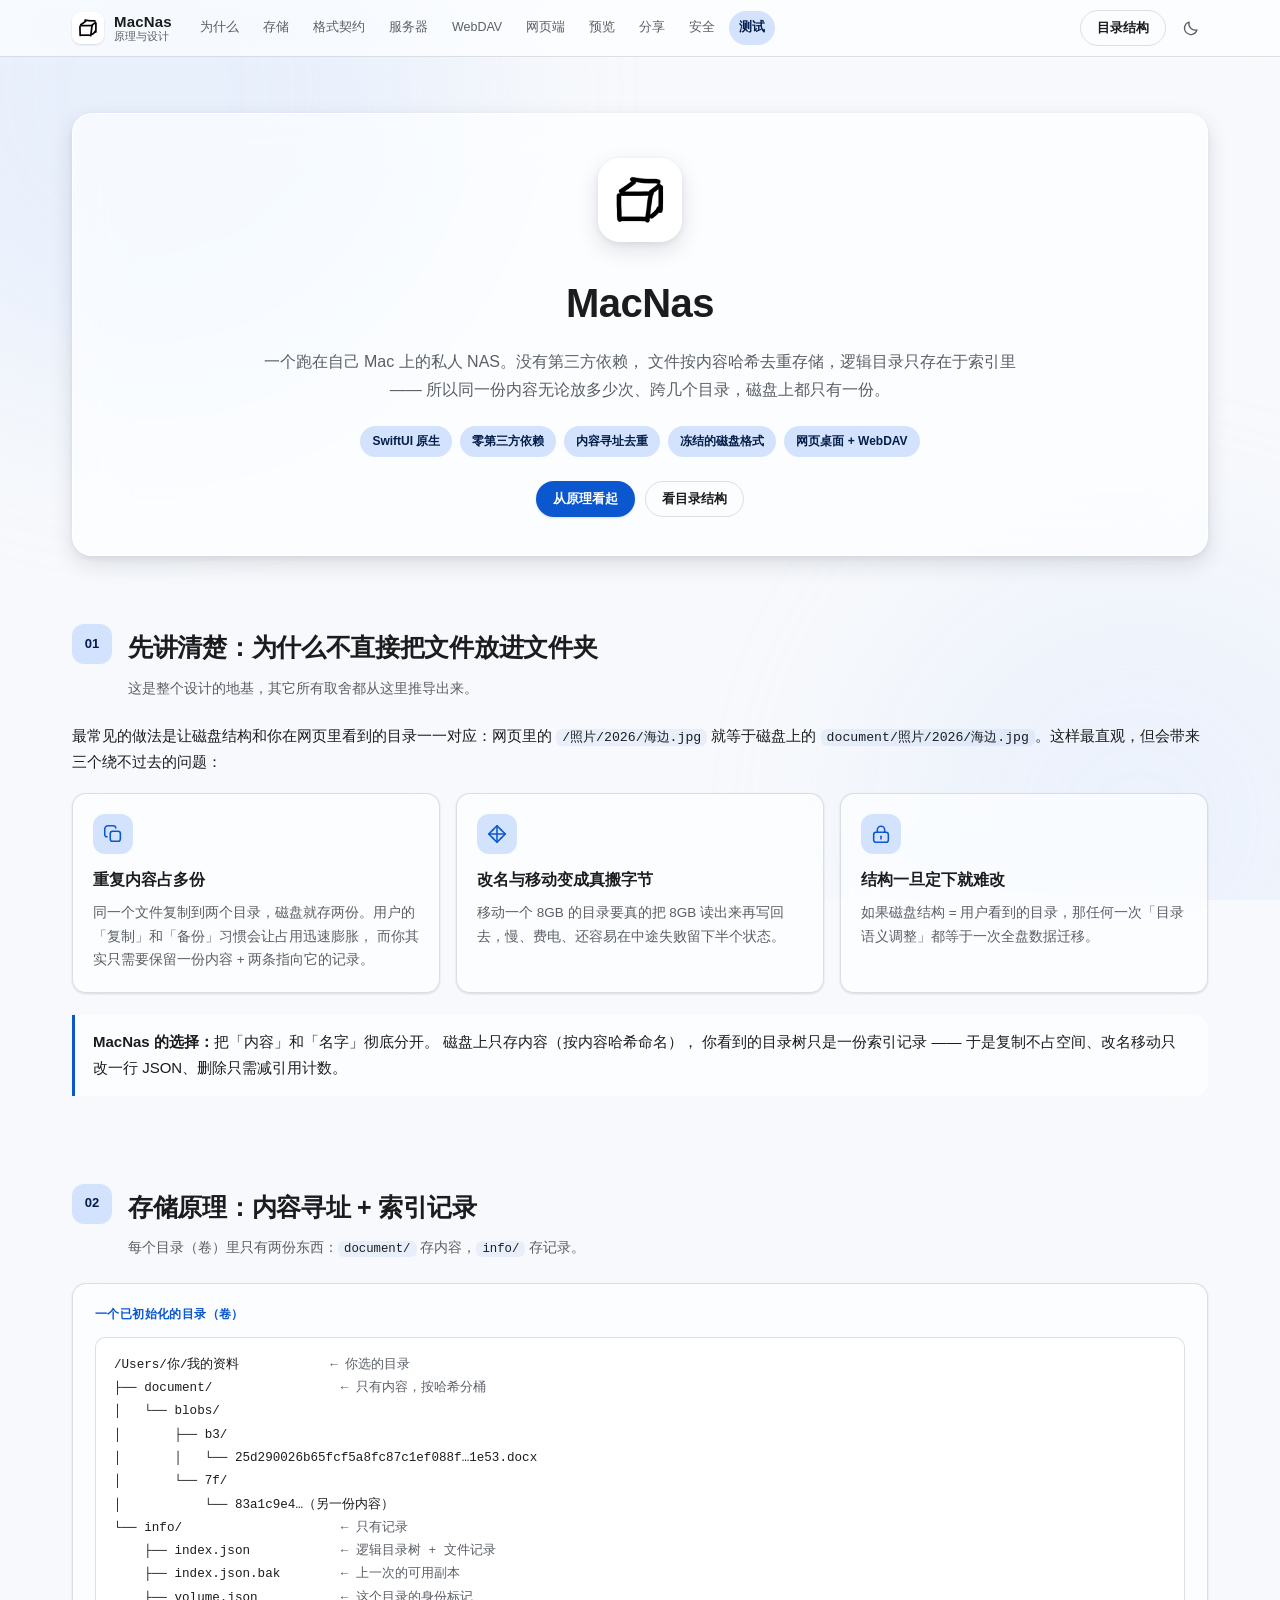
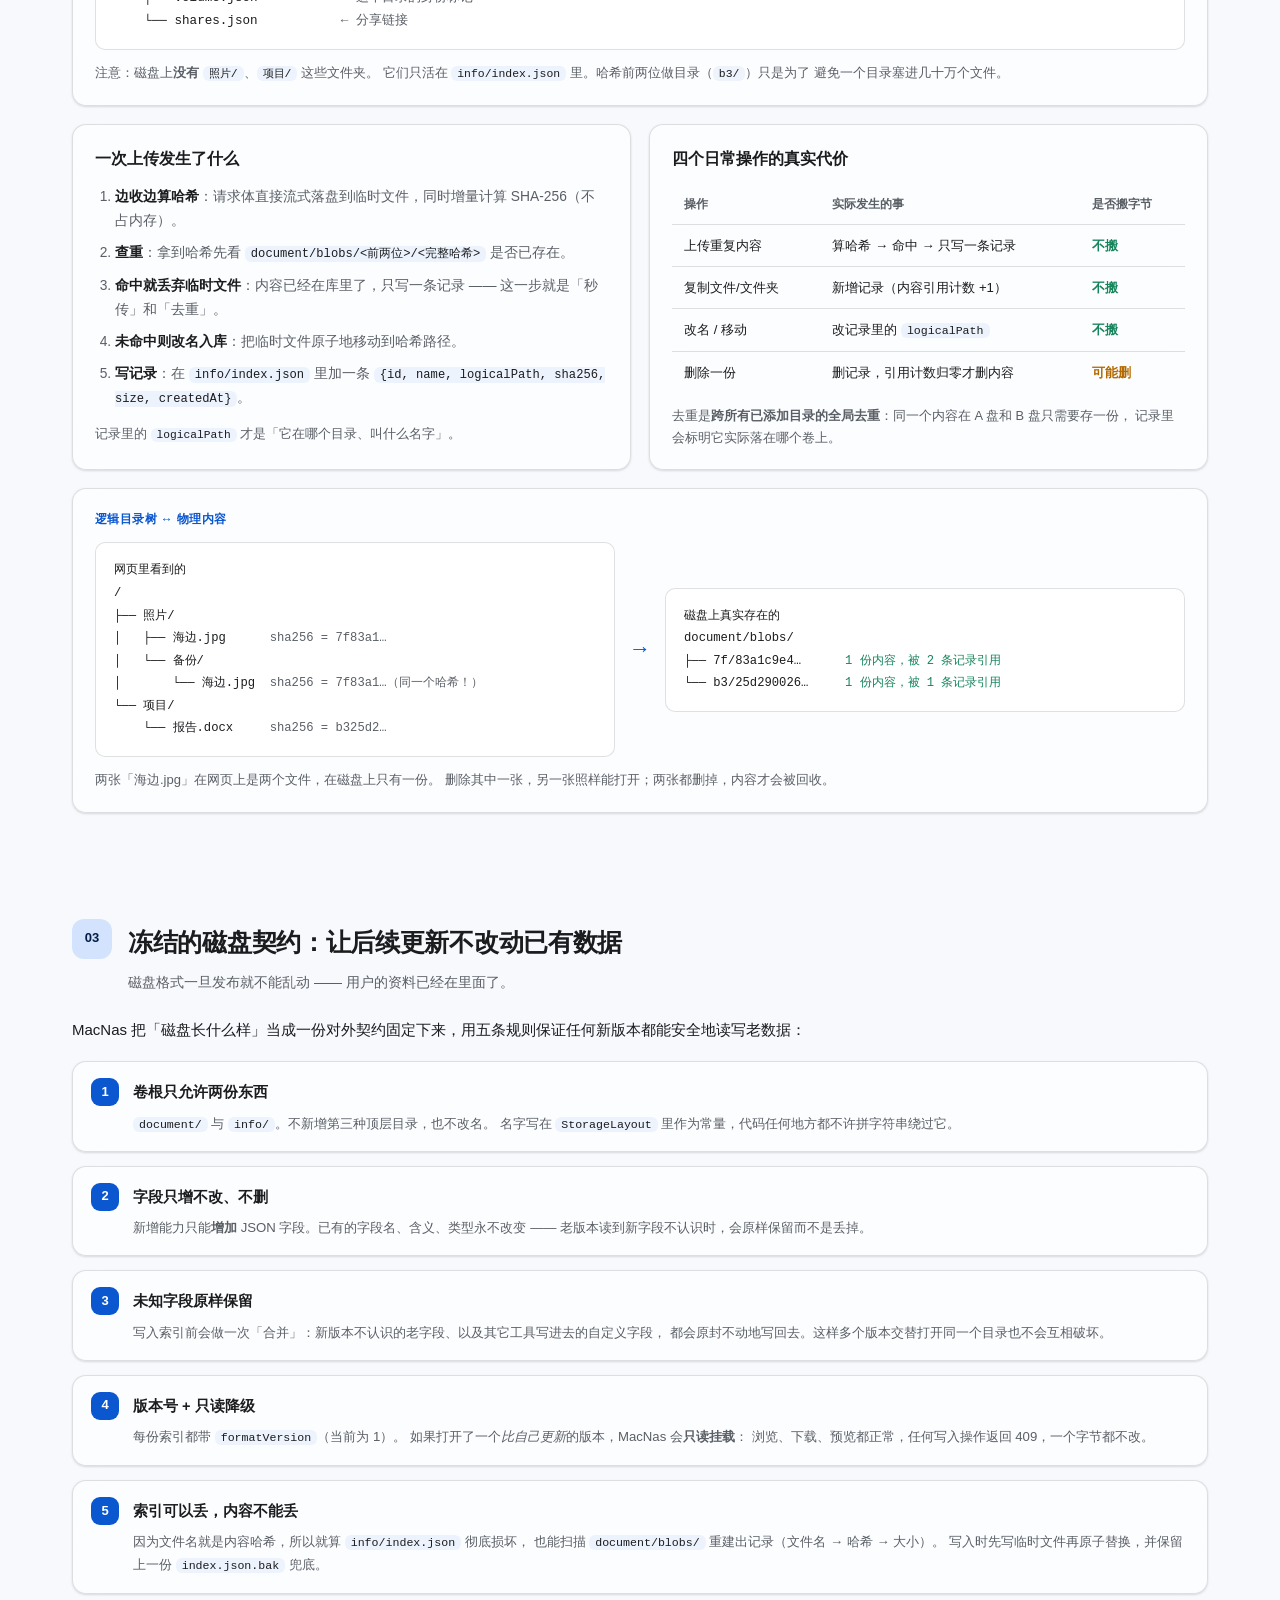
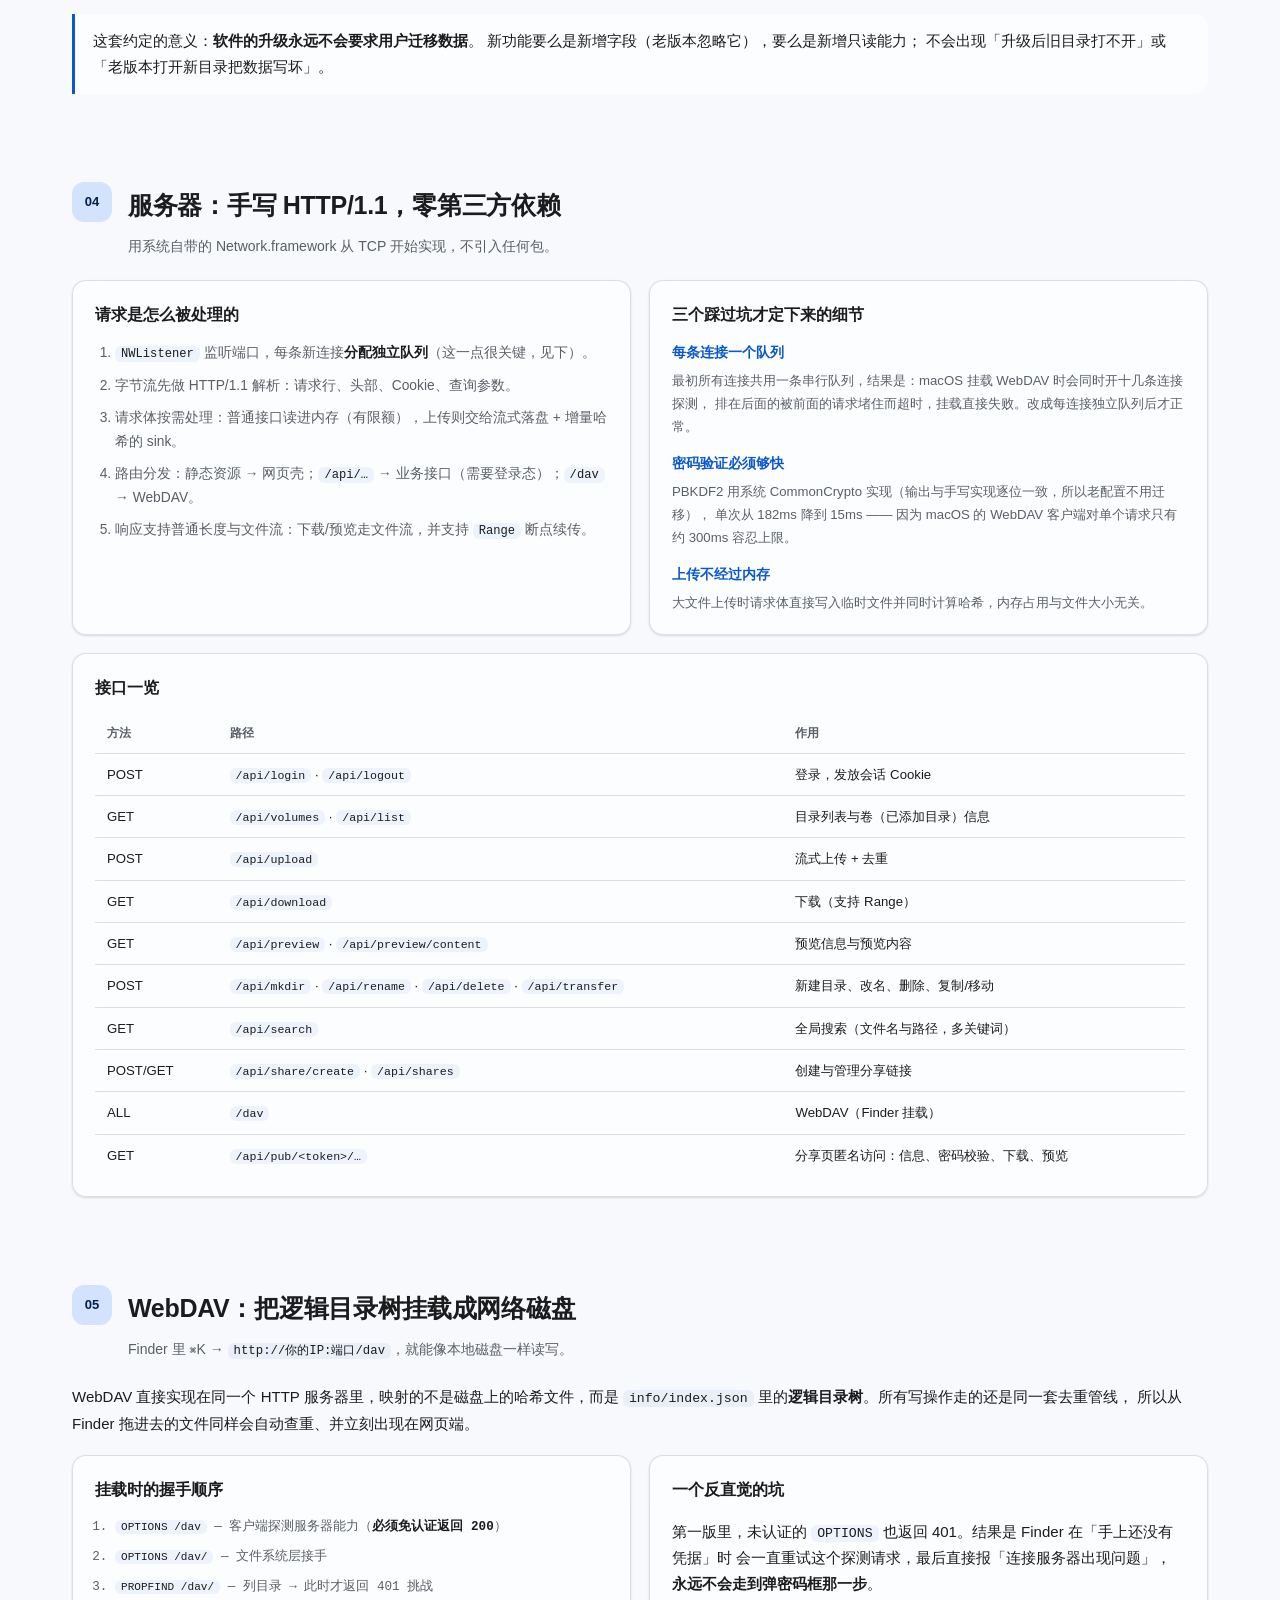
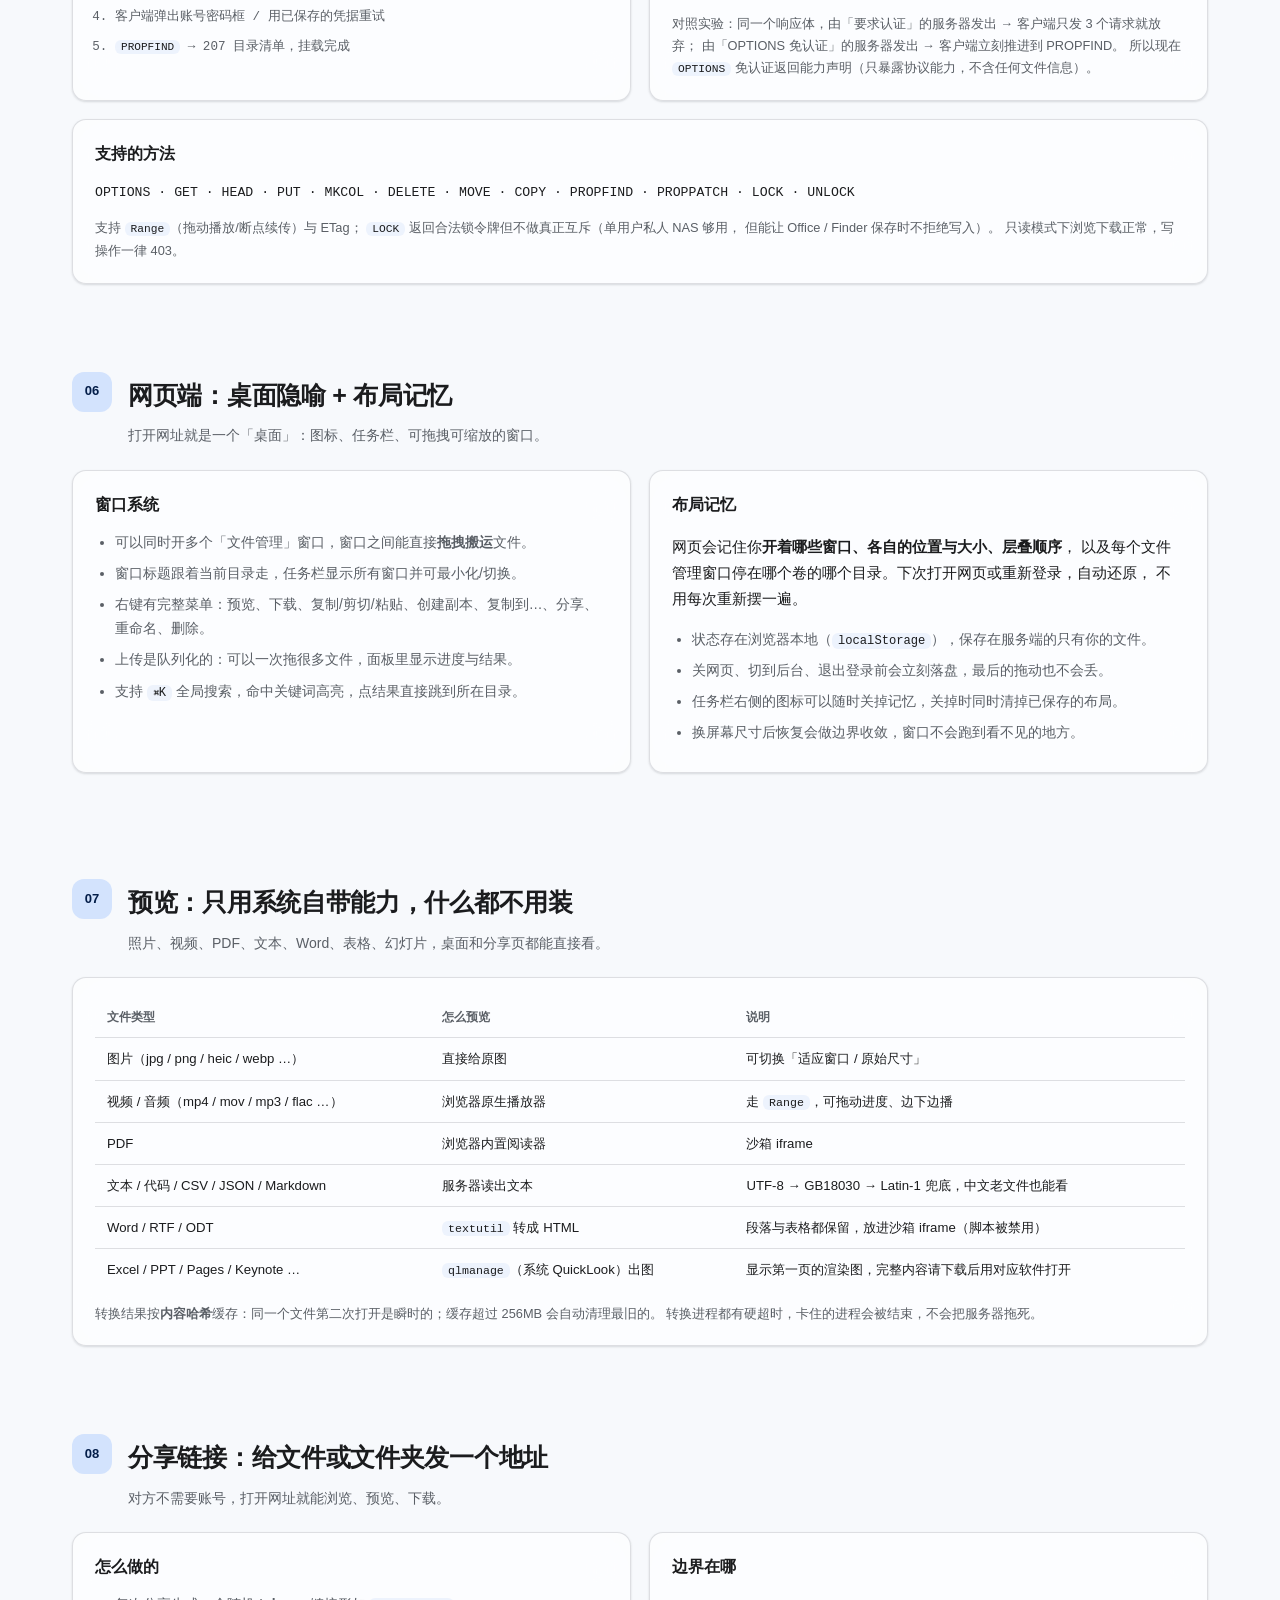
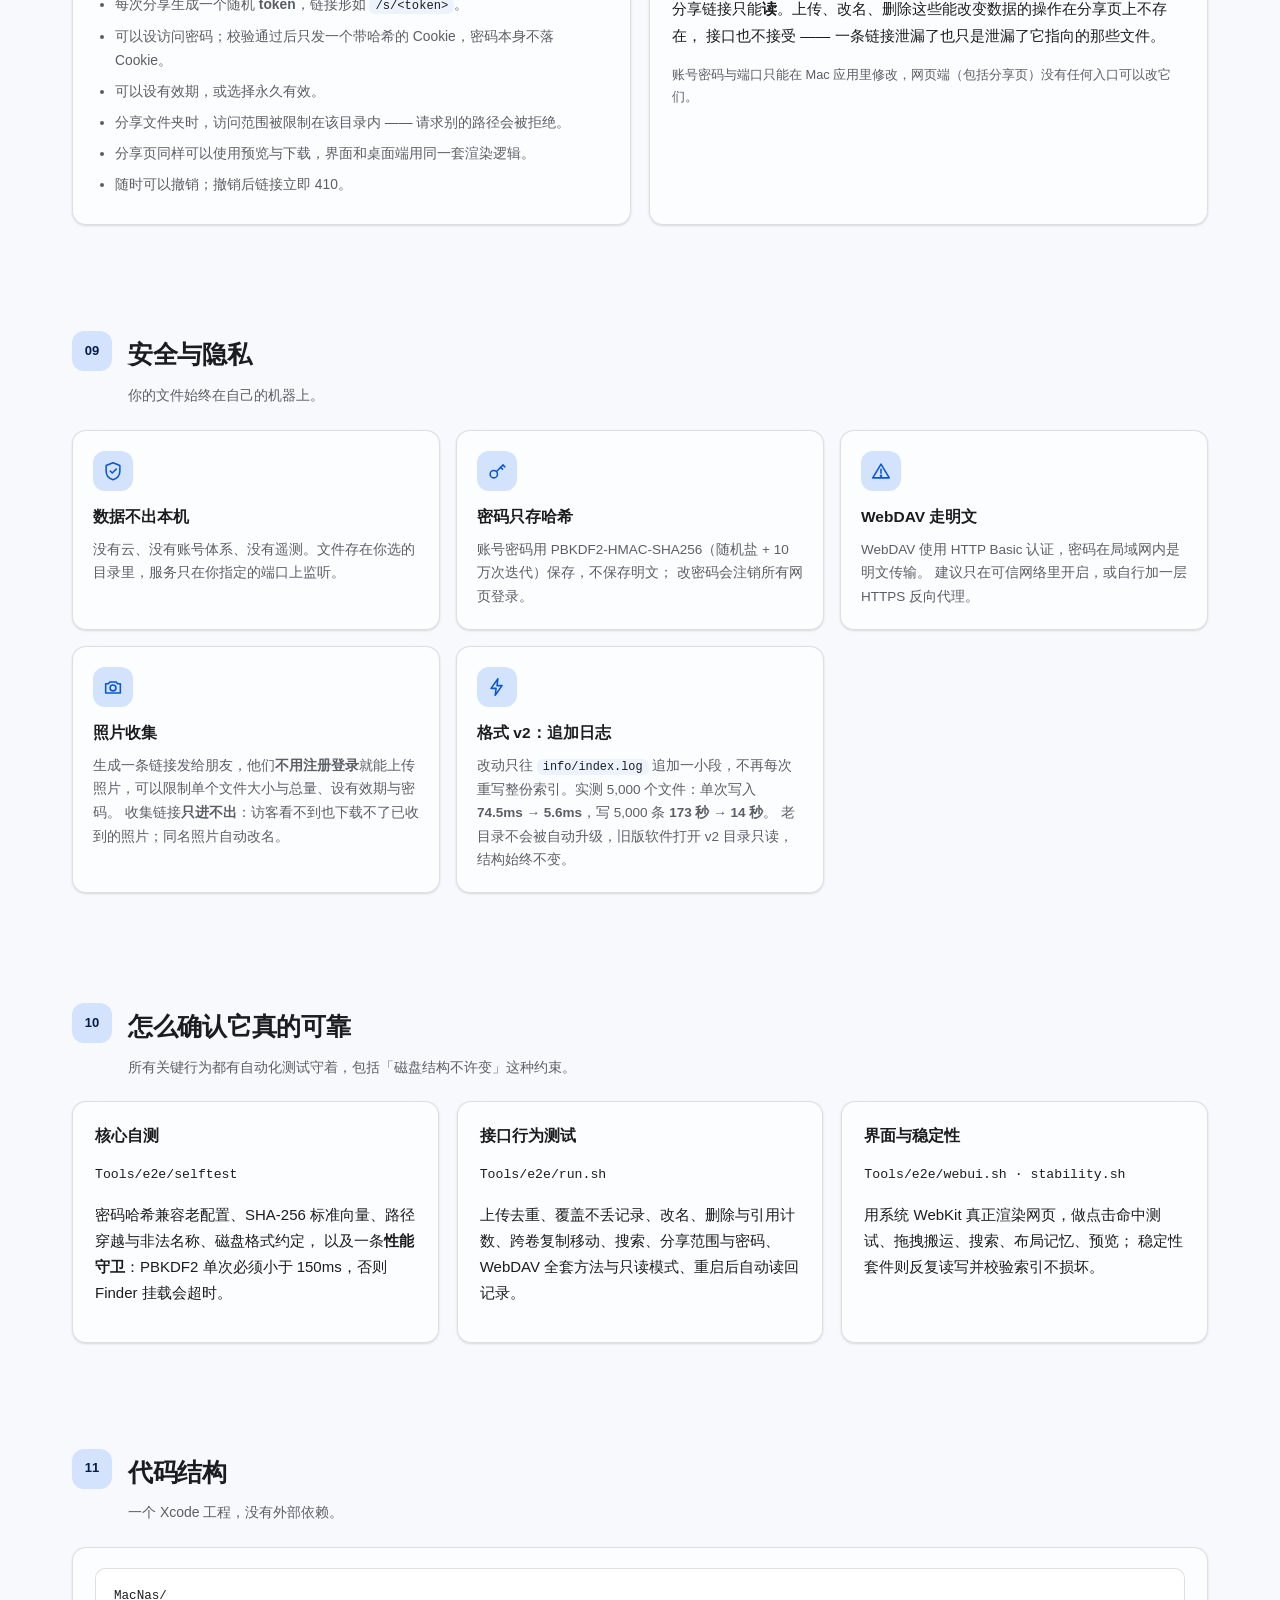
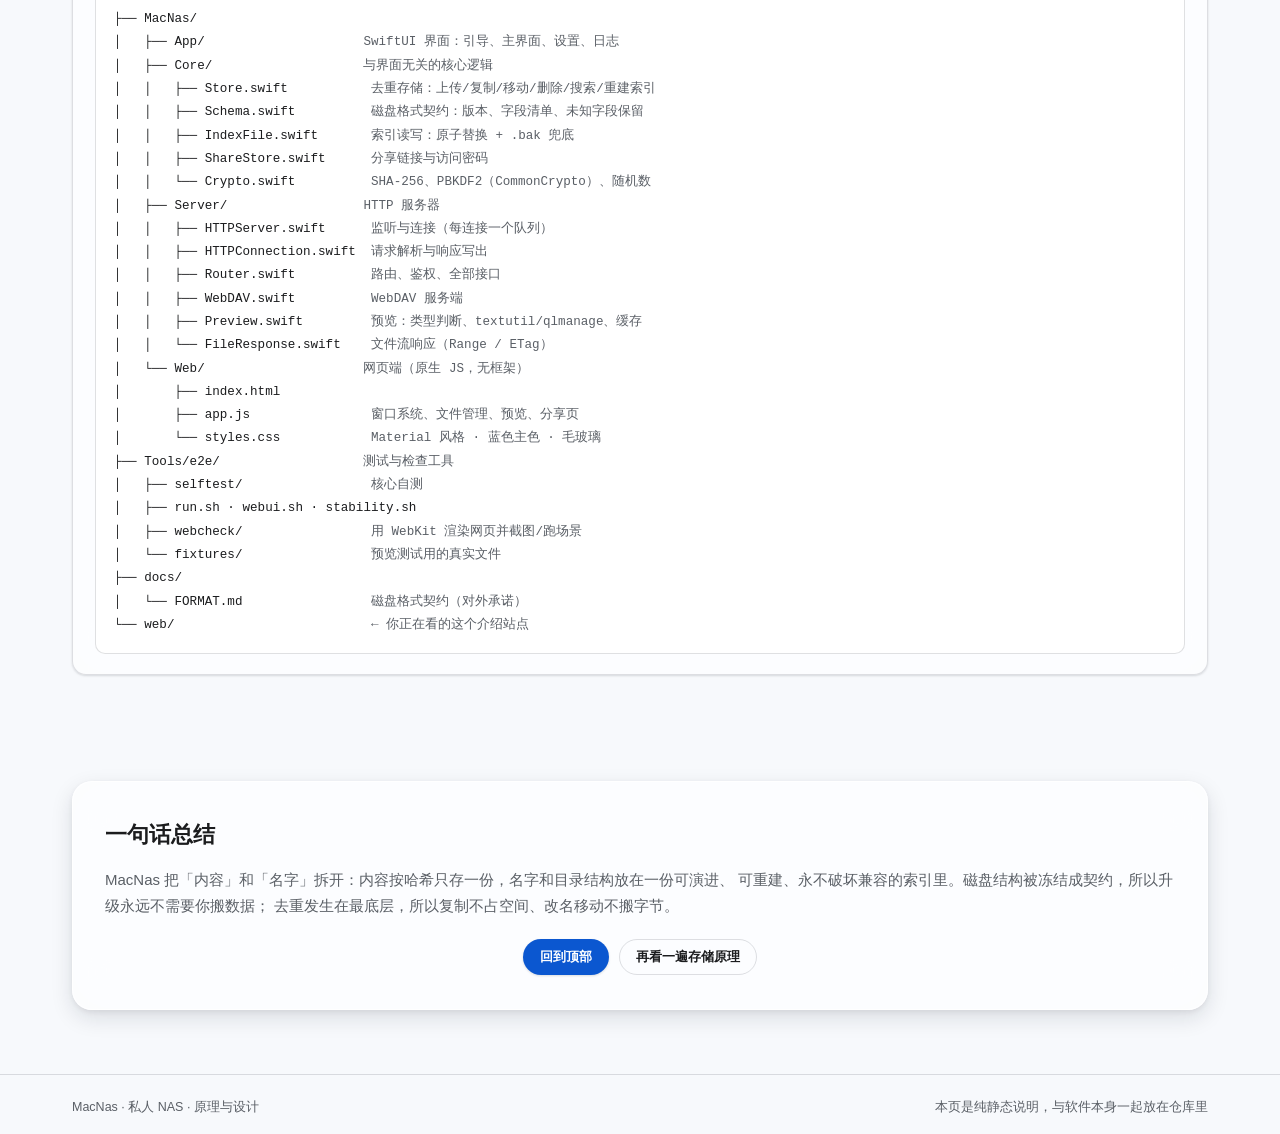
==== web/index.html @ 3009de65 "实现六批功能 + 照片收集，并修复安装、桌面图标与应用列表 存储与格式 - 回收站与文件历史版本（保留天数、还原、彻底删除、版本回滚） - 秒传（浏览器端 SHA-256）与照片墙（时间线、缩略图懒加" ====
<!DOCTYPE html>
<html lang="zh-CN" data-theme="light">
<head>
<meta charset="utf-8">
<meta name="viewport" content="width=device-width, initial-scale=1">
<title>MacNas · 原理与设计</title>
<link rel="icon" href="logo.png">
<link rel="stylesheet" href="style.css">
</head>
<body>

<div class="bg-deco" aria-hidden="true"></div>

<header class="topbar glass">
  <div class="topbar-inner">
    <a class="brand" href="#top">
      <img src="logo.png" alt="MacNas" class="brand-logo">
      <span class="brand-text">
        <strong>MacNas</strong>
        <small>原理与设计</small>
      </span>
    </a>
    <nav class="topnav">
      <a href="#why">为什么</a>
      <a href="#storage">存储</a>
      <a href="#format">格式契约</a>
      <a href="#server">服务器</a>
      <a href="#webdav">WebDAV</a>
      <a href="#web">网页端</a>
      <a href="#preview">预览</a>
      <a href="#share">分享</a>
      <a href="#security">安全</a>
      <a href="#tests">测试</a>
    </nav>
    <div class="topbar-actions">
      <a class="btn text" href="#structure">目录结构</a>
      <button class="icon-btn" id="theme-btn" title="切换深浅色" aria-label="切换深浅色"></button>
    </div>
  </div>
</header>

<main id="top">

  <!-- ======================= 首屏 ======================= -->
  <section class="hero">
    <div class="hero-card glass">
      <img src="logo.png" alt="" class="hero-logo">
      <h1>MacNas</h1>
      <p class="hero-lead">
        一个跑在自己 Mac 上的私人 NAS。没有第三方依赖，
        文件按内容哈希去重存储，逻辑目录只存在于索引里 ——
        所以同一份内容无论放多少次、跨几个目录，磁盘上都只有一份。
      </p>
      <div class="hero-tags">
        <span class="tag-pill">SwiftUI 原生</span>
        <span class="tag-pill">零第三方依赖</span>
        <span class="tag-pill">内容寻址去重</span>
        <span class="tag-pill">冻结的磁盘格式</span>
        <span class="tag-pill">网页桌面 + WebDAV</span>
      </div>
      <div class="hero-actions">
        <a class="btn filled" href="#storage">从原理看起</a>
        <a class="btn text" href="#structure">看目录结构</a>
      </div>
    </div>
  </section>

  <!-- ======================= 为什么 ======================= -->
  <section id="why" class="block">
    <div class="section-head">
      <span class="section-index">01</span>
      <div>
        <h2>先讲清楚：为什么不直接把文件放进文件夹</h2>
        <p class="section-sub">这是整个设计的地基，其它所有取舍都从这里推导出来。</p>
      </div>
    </div>

    <div class="prose">
      <p>
        最常见的做法是让磁盘结构和你在网页里看到的目录一一对应：网页里的 <code>/照片/2026/海边.jpg</code>
        就等于磁盘上的 <code>document/照片/2026/海边.jpg</code>。这样最直观，但会带来三个绕不过去的问题：
      </p>
      <div class="cards three">
        <article class="card">
          <div class="card-icon" data-icon="copy"></div>
          <h3>重复内容占多份</h3>
          <p>同一个文件复制到两个目录，磁盘就存两份。用户的「复制」和「备份」习惯会让占用迅速膨胀，
             而你其实只需要保留一份内容 + 两条指向它的记录。</p>
        </article>
        <article class="card">
          <div class="card-icon" data-icon="move"></div>
          <h3>改名与移动变成真搬字节</h3>
          <p>移动一个 8GB 的目录要真的把 8GB 读出来再写回去，慢、费电、还容易在中途失败留下半个状态。</p>
        </article>
        <article class="card">
          <div class="card-icon" data-icon="lock"></div>
          <h3>结构一旦定下就难改</h3>
          <p>如果磁盘结构 = 用户看到的目录，那任何一次「目录语义调整」都等于一次全盘数据迁移。</p>
        </article>
      </div>
      <p class="callout">
        <strong>MacNas 的选择：</strong>把「内容」和「名字」彻底分开。
        磁盘上只存内容（按内容哈希命名），
        你看到的目录树只是一份索引记录 —— 于是复制不占空间、改名移动只改一行 JSON、删除只需减引用计数。
      </p>
    </div>
  </section>

  <!-- ======================= 存储 ======================= -->
  <section id="storage" class="block">
    <div class="section-head">
      <span class="section-index">02</span>
      <div>
        <h2>存储原理：内容寻址 + 索引记录</h2>
        <p class="section-sub">每个目录（卷）里只有两份东西：<code>document/</code> 存内容，<code>info/</code> 存记录。</p>
      </div>
    </div>

    <div class="diagram glass">
      <div class="diagram-title">一个已初始化的目录（卷）</div>
      <pre class="tree">/Users/你/我的资料            <span class="c-dim">← 你选的目录</span>
├── document/                 <span class="c-dim">← 只有内容，按哈希分桶</span>
│   └── blobs/
│       ├── b3/
│       │   └── 25d290026b65fcf5a8fc87c1ef088f…1e53.docx
│       └── 7f/
│           └── 83a1c9e4…（另一份内容）
└── info/                     <span class="c-dim">← 只有记录</span>
    ├── index.json            <span class="c-dim">← 逻辑目录树 + 文件记录</span>
    ├── index.json.bak        <span class="c-dim">← 上一次的可用副本</span>
    ├── volume.json           <span class="c-dim">← 这个目录的身份标记</span>
    └── shares.json           <span class="c-dim">← 分享链接</span></pre>
      <p class="diagram-note">
        注意：磁盘上<strong>没有</strong> <code>照片/</code>、<code>项目/</code> 这些文件夹。
        它们只活在 <code>info/index.json</code> 里。哈希前两位做目录（<code>b3/</code>）只是为了
        避免一个目录塞进几十万个文件。
      </p>
    </div>

    <div class="grid two">
      <div class="panel glass">
        <h3>一次上传发生了什么</h3>
        <ol class="steps">
          <li><strong>边收边算哈希</strong>：请求体直接流式落盘到临时文件，同时增量计算 SHA-256（不占内存）。</li>
          <li><strong>查重</strong>：拿到哈希先看 <code>document/blobs/&lt;前两位&gt;/&lt;完整哈希&gt;</code> 是否已存在。</li>
          <li><strong>命中就丢弃临时文件</strong>：内容已经在库里了，只写一条记录 —— 这一步就是「秒传」和「去重」。</li>
          <li><strong>未命中则改名入库</strong>：把临时文件原子地移动到哈希路径。</li>
          <li><strong>写记录</strong>：在 <code>info/index.json</code> 里加一条
              <code>{id, name, logicalPath, sha256, size, createdAt}</code>。</li>
        </ol>
        <p class="note">记录里的 <code>logicalPath</code> 才是「它在哪个目录、叫什么名字」。</p>
      </div>

      <div class="panel glass">
        <h3>四个日常操作的真实代价</h3>
        <table class="table">
          <thead><tr><th>操作</th><th>实际发生的事</th><th>是否搬字节</th></tr></thead>
          <tbody>
            <tr><td>上传重复内容</td><td>算哈希 → 命中 → 只写一条记录</td><td class="no">不搬</td></tr>
            <tr><td>复制文件/文件夹</td><td>新增记录（内容引用计数 +1）</td><td class="no">不搬</td></tr>
            <tr><td>改名 / 移动</td><td>改记录里的 <code>logicalPath</code></td><td class="no">不搬</td></tr>
            <tr><td>删除一份</td><td>删记录，引用计数归零才删内容</td><td class="maybe">可能删</td></tr>
          </tbody>
        </table>
        <p class="note">
          去重是<strong>跨所有已添加目录的全局去重</strong>：同一个内容在 A 盘和 B 盘只需要存一份，
          记录里会标明它实际落在哪个卷上。
        </p>
      </div>
    </div>

    <div class="diagram glass">
      <div class="diagram-title">逻辑目录树 ↔ 物理内容</div>
      <div class="mapping">
        <pre class="tree small">网页里看到的
/
├── 照片/
│   ├── 海边.jpg      <span class="c-dim">sha256 = 7f83a1…</span>
│   └── 备份/
│       └── 海边.jpg  <span class="c-dim">sha256 = 7f83a1…（同一个哈希！）</span>
└── 项目/
    └── 报告.docx     <span class="c-dim">sha256 = b325d2…</span></pre>
        <div class="arrow-col"><span class="arrow">→</span></div>
        <pre class="tree small">磁盘上真实存在的
document/blobs/
├── 7f/83a1c9e4…      <span class="c-ok">1 份内容，被 2 条记录引用</span>
└── b3/25d290026…     <span class="c-ok">1 份内容，被 1 条记录引用</span></pre>
      </div>
      <p class="diagram-note">
        两张「海边.jpg」在网页上是两个文件，在磁盘上只有一份。
        删除其中一张，另一张照样能打开；两张都删掉，内容才会被回收。
      </p>
    </div>
  </section>

  <!-- ======================= 格式契约 ======================= -->
  <section id="format" class="block">
    <div class="section-head">
      <span class="section-index">03</span>
      <div>
        <h2>冻结的磁盘契约：让后续更新不改动已有数据</h2>
        <p class="section-sub">磁盘格式一旦发布就不能乱动 —— 用户的资料已经在里面了。</p>
      </div>
    </div>

    <div class="prose">
      <p>MacNas 把「磁盘长什么样」当成一份对外契约固定下来，用五条规则保证任何新版本都能安全地读写老数据：</p>
      <div class="rules">
        <article class="rule glass">
          <span class="rule-no">1</span>
          <div>
            <h3>卷根只允许两份东西</h3>
            <p><code>document/</code> 与 <code>info/</code>。不新增第三种顶层目录，也不改名。
               名字写在 <code>StorageLayout</code> 里作为常量，代码任何地方都不许拼字符串绕过它。</p>
          </div>
        </article>
        <article class="rule glass">
          <span class="rule-no">2</span>
          <div>
            <h3>字段只增不改、不删</h3>
            <p>新增能力只能<strong>增加</strong> JSON 字段。已有的字段名、含义、类型永不改变 ——
               老版本读到新字段不认识时，会原样保留而不是丢掉。</p>
          </div>
        </article>
        <article class="rule glass">
          <span class="rule-no">3</span>
          <div>
            <h3>未知字段原样保留</h3>
            <p>写入索引前会做一次「合并」：新版本不认识的老字段、以及其它工具写进去的自定义字段，
               都会原封不动地写回去。这样多个版本交替打开同一个目录也不会互相破坏。</p>
          </div>
        </article>
        <article class="rule glass">
          <span class="rule-no">4</span>
          <div>
            <h3>版本号 + 只读降级</h3>
            <p>每份索引都带 <code>formatVersion</code>（当前为 1）。
               如果打开了一个<em>比自己更新</em>的版本，MacNas 会<strong>只读挂载</strong>：
               浏览、下载、预览都正常，任何写入操作返回 409，一个字节都不改。</p>
          </div>
        </article>
        <article class="rule glass">
          <span class="rule-no">5</span>
          <div>
            <h3>索引可以丢，内容不能丢</h3>
            <p>因为文件名就是内容哈希，所以就算 <code>info/index.json</code> 彻底损坏，
               也能扫描 <code>document/blobs/</code> 重建出记录（文件名 → 哈希 → 大小）。
               写入时先写临时文件再原子替换，并保留上一份 <code>index.json.bak</code> 兜底。</p>
          </div>
        </article>
      </div>
      <p class="callout">
        这套约定的意义：<strong>软件的升级永远不会要求用户迁移数据</strong>。
        新功能要么是新增字段（老版本忽略它），要么是新增只读能力；
        不会出现「升级后旧目录打不开」或「老版本打开新目录把数据写坏」。
      </p>
    </div>
  </section>

  <!-- ======================= 服务器 ======================= -->
  <section id="server" class="block">
    <div class="section-head">
      <span class="section-index">04</span>
      <div>
        <h2>服务器：手写 HTTP/1.1，零第三方依赖</h2>
        <p class="section-sub">用系统自带的 Network.framework 从 TCP 开始实现，不引入任何包。</p>
      </div>
    </div>

    <div class="grid two">
      <div class="panel glass">
        <h3>请求是怎么被处理的</h3>
        <ol class="steps">
          <li><code>NWListener</code> 监听端口，每条新连接<strong>分配独立队列</strong>（这一点很关键，见下）。</li>
          <li>字节流先做 HTTP/1.1 解析：请求行、头部、Cookie、查询参数。</li>
          <li>请求体按需处理：普通接口读进内存（有限额），上传则交给流式落盘 + 增量哈希的 sink。</li>
          <li>路由分发：静态资源 → 网页壳；<code>/api/…</code> → 业务接口（需要登录态）；<code>/dav</code> → WebDAV。</li>
          <li>响应支持普通长度与文件流：下载/预览走文件流，并支持 <code>Range</code> 断点续传。</li>
        </ol>
      </div>

      <div class="panel glass">
        <h3>三个踩过坑才定下来的细节</h3>
        <div class="detail">
          <h4>每条连接一个队列</h4>
          <p>最初所有连接共用一条串行队列，结果是：macOS 挂载 WebDAV 时会同时开十几条连接探测，
             排在后面的被前面的请求堵住而超时，挂载直接失败。改成每连接独立队列后才正常。</p>
        </div>
        <div class="detail">
          <h4>密码验证必须够快</h4>
          <p>PBKDF2 用系统 CommonCrypto 实现（输出与手写实现逐位一致，所以老配置不用迁移），
             单次从 182ms 降到 15ms —— 因为 macOS 的 WebDAV 客户端对单个请求只有约 300ms 容忍上限。</p>
        </div>
        <div class="detail">
          <h4>上传不经过内存</h4>
          <p>大文件上传时请求体直接写入临时文件并同时计算哈希，内存占用与文件大小无关。</p>
        </div>
      </div>
    </div>

    <div class="panel glass wide">
      <h3>接口一览</h3>
      <table class="table">
        <thead><tr><th>方法</th><th>路径</th><th>作用</th></tr></thead>
        <tbody>
          <tr><td>POST</td><td><code>/api/login</code> · <code>/api/logout</code></td><td>登录，发放会话 Cookie</td></tr>
          <tr><td>GET</td><td><code>/api/volumes</code> · <code>/api/list</code></td><td>目录列表与卷（已添加目录）信息</td></tr>
          <tr><td>POST</td><td><code>/api/upload</code></td><td>流式上传 + 去重</td></tr>
          <tr><td>GET</td><td><code>/api/download</code></td><td>下载（支持 Range）</td></tr>
          <tr><td>GET</td><td><code>/api/preview</code> · <code>/api/preview/content</code></td><td>预览信息与预览内容</td></tr>
          <tr><td>POST</td><td><code>/api/mkdir</code> · <code>/api/rename</code> · <code>/api/delete</code> · <code>/api/transfer</code></td><td>新建目录、改名、删除、复制/移动</td></tr>
          <tr><td>GET</td><td><code>/api/search</code></td><td>全局搜索（文件名与路径，多关键词）</td></tr>
          <tr><td>POST/GET</td><td><code>/api/share/create</code> · <code>/api/shares</code></td><td>创建与管理分享链接</td></tr>
          <tr><td>ALL</td><td><code>/dav</code></td><td>WebDAV（Finder 挂载）</td></tr>
          <tr><td>GET</td><td><code>/api/pub/&lt;token&gt;/…</code></td><td>分享页匿名访问：信息、密码校验、下载、预览</td></tr>
        </tbody>
      </table>
    </div>
  </section>

  <!-- ======================= WebDAV ======================= -->
  <section id="webdav" class="block">
    <div class="section-head">
      <span class="section-index">05</span>
      <div>
        <h2>WebDAV：把逻辑目录树挂载成网络磁盘</h2>
        <p class="section-sub">Finder 里 ⌘K → <code>http://你的IP:端口/dav</code>，就能像本地磁盘一样读写。</p>
      </div>
    </div>

    <div class="prose">
      <p>
        WebDAV 直接实现在同一个 HTTP 服务器里，映射的不是磁盘上的哈希文件，而是
        <code>info/index.json</code> 里的<strong>逻辑目录树</strong>。所有写操作走的还是同一套去重管线，
        所以从 Finder 拖进去的文件同样会自动查重、并立刻出现在网页端。
      </p>
      <div class="grid two">
        <div class="panel glass">
          <h3>挂载时的握手顺序</h3>
          <ol class="steps mono">
            <li><code>OPTIONS /dav</code> — 客户端探测服务器能力（<strong>必须免认证返回 200</strong>）</li>
            <li><code>OPTIONS /dav/</code> — 文件系统层接手</li>
            <li><code>PROPFIND /dav/</code> — 列目录 → 此时才返回 401 挑战</li>
            <li>客户端弹出账号密码框 / 用已保存的凭据重试</li>
            <li><code>PROPFIND</code> → 207 目录清单，挂载完成</li>
          </ol>
        </div>
        <div class="panel glass">
          <h3>一个反直觉的坑</h3>
          <p>
            第一版里，未认证的 <code>OPTIONS</code> 也返回 401。结果是 Finder 在「手上还没有凭据」时
            会一直重试这个探测请求，最后直接报「连接服务器出现问题」，
            <strong>永远不会走到弹密码框那一步</strong>。
          </p>
          <p class="note">
            对照实验：同一个响应体，由「要求认证」的服务器发出 → 客户端只发 3 个请求就放弃；
            由「OPTIONS 免认证」的服务器发出 → 客户端立刻推进到 PROPFIND。
            所以现在 <code>OPTIONS</code> 免认证返回能力声明（只暴露协议能力，不含任何文件信息）。
          </p>
        </div>
      </div>
      <div class="panel glass wide">
        <h3>支持的方法</h3>
        <p class="mono wrap">
          OPTIONS · GET · HEAD · PUT · MKCOL · DELETE · MOVE · COPY · PROPFIND · PROPPATCH · LOCK · UNLOCK
        </p>
        <p class="note">
          支持 <code>Range</code>（拖动播放/断点续传）与 ETag；
          <code>LOCK</code> 返回合法锁令牌但不做真正互斥（单用户私人 NAS 够用，
          但能让 Office / Finder 保存时不拒绝写入）。
          只读模式下浏览下载正常，写操作一律 403。
        </p>
      </div>
    </div>
  </section>

  <!-- ======================= 网页端 ======================= -->
  <section id="web" class="block">
    <div class="section-head">
      <span class="section-index">06</span>
      <div>
        <h2>网页端：桌面隐喻 + 布局记忆</h2>
        <p class="section-sub">打开网址就是一个「桌面」：图标、任务栏、可拖拽可缩放的窗口。</p>
      </div>
    </div>

    <div class="grid two">
      <div class="panel glass">
        <h3>窗口系统</h3>
        <ul class="bullets">
          <li>可以同时开多个「文件管理」窗口，窗口之间能直接<strong>拖拽搬运</strong>文件。</li>
          <li>窗口标题跟着当前目录走，任务栏显示所有窗口并可最小化/切换。</li>
          <li>右键有完整菜单：预览、下载、复制/剪切/粘贴、创建副本、复制到…、分享、重命名、删除。</li>
          <li>上传是队列化的：可以一次拖很多文件，面板里显示进度与结果。</li>
          <li>支持 <code>⌘K</code> 全局搜索，命中关键词高亮，点结果直接跳到所在目录。</li>
        </ul>
      </div>
      <div class="panel glass">
        <h3>布局记忆</h3>
        <p>
          网页会记住你<strong>开着哪些窗口、各自的位置与大小、层叠顺序</strong>，
          以及每个文件管理窗口停在哪个卷的哪个目录。下次打开网页或重新登录，自动还原，
          不用每次重新摆一遍。
        </p>
        <ul class="bullets">
          <li>状态存在浏览器本地（<code>localStorage</code>），保存在服务端的只有你的文件。</li>
          <li>关网页、切到后台、退出登录前会立刻落盘，最后的拖动也不会丢。</li>
          <li>任务栏右侧的图标可以随时关掉记忆，关掉时同时清掉已保存的布局。</li>
          <li>换屏幕尺寸后恢复会做边界收敛，窗口不会跑到看不见的地方。</li>
        </ul>
      </div>
    </div>
  </section>

  <!-- ======================= 预览 ======================= -->
  <section id="preview" class="block">
    <div class="section-head">
      <span class="section-index">07</span>
      <div>
        <h2>预览：只用系统自带能力，什么都不用装</h2>
        <p class="section-sub">照片、视频、PDF、文本、Word、表格、幻灯片，桌面和分享页都能直接看。</p>
      </div>
    </div>

    <div class="panel glass wide">
      <table class="table">
        <thead><tr><th>文件类型</th><th>怎么预览</th><th>说明</th></tr></thead>
        <tbody>
          <tr><td>图片（jpg / png / heic / webp …）</td><td>直接给原图</td><td>可切换「适应窗口 / 原始尺寸」</td></tr>
          <tr><td>视频 / 音频（mp4 / mov / mp3 / flac …）</td><td>浏览器原生播放器</td><td>走 <code>Range</code>，可拖动进度、边下边播</td></tr>
          <tr><td>PDF</td><td>浏览器内置阅读器</td><td>沙箱 iframe</td></tr>
          <tr><td>文本 / 代码 / CSV / JSON / Markdown</td><td>服务器读出文本</td><td>UTF-8 → GB18030 → Latin-1 兜底，中文老文件也能看</td></tr>
          <tr><td>Word / RTF / ODT</td><td><code>textutil</code> 转成 HTML</td><td>段落与表格都保留，放进沙箱 iframe（脚本被禁用）</td></tr>
          <tr><td>Excel / PPT / Pages / Keynote …</td><td><code>qlmanage</code>（系统 QuickLook）出图</td><td>显示第一页的渲染图，完整内容请下载后用对应软件打开</td></tr>
        </tbody>
      </table>
      <p class="note">
        转换结果按<strong>内容哈希</strong>缓存：同一个文件第二次打开是瞬时的；缓存超过 256MB 会自动清理最旧的。
        转换进程都有硬超时，卡住的进程会被结束，不会把服务器拖死。
      </p>
    </div>
  </section>

  <!-- ======================= 分享 ======================= -->
  <section id="share" class="block">
    <div class="section-head">
      <span class="section-index">08</span>
      <div>
        <h2>分享链接：给文件或文件夹发一个地址</h2>
        <p class="section-sub">对方不需要账号，打开网址就能浏览、预览、下载。</p>
      </div>
    </div>

    <div class="grid two">
      <div class="panel glass">
        <h3>怎么做的</h3>
        <ul class="bullets">
          <li>每次分享生成一个随机 <strong>token</strong>，链接形如 <code>/s/&lt;token&gt;</code>。</li>
          <li>可以设访问密码；校验通过后只发一个带哈希的 Cookie，密码本身不落 Cookie。</li>
          <li>可以设有效期，或选择永久有效。</li>
          <li>分享文件夹时，访问范围被限制在该目录内 —— 请求别的路径会被拒绝。</li>
          <li>分享页同样可以使用预览与下载，界面和桌面端用同一套渲染逻辑。</li>
          <li>随时可以撤销；撤销后链接立即 410。</li>
        </ul>
      </div>
      <div class="panel glass">
        <h3>边界在哪</h3>
        <p>
          分享链接只能<strong>读</strong>。上传、改名、删除这些能改变数据的操作在分享页上不存在，
          接口也不接受 —— 一条链接泄漏了也只是泄漏了它指向的那些文件。
        </p>
        <p class="note">
          账号密码与端口只能在 Mac 应用里修改，网页端（包括分享页）没有任何入口可以改它们。
        </p>
      </div>
    </div>
  </section>

  <!-- ======================= 安全 ======================= -->
  <section id="security" class="block">
    <div class="section-head">
      <span class="section-index">09</span>
      <div>
        <h2>安全与隐私</h2>
        <p class="section-sub">你的文件始终在自己的机器上。</p>
      </div>
    </div>
    <div class="cards three">
      <article class="card">
        <div class="card-icon" data-icon="shield"></div>
        <h3>数据不出本机</h3>
        <p>没有云、没有账号体系、没有遥测。文件存在你选的目录里，服务只在你指定的端口上监听。</p>
      </article>
      <article class="card">
        <div class="card-icon" data-icon="key"></div>
        <h3>密码只存哈希</h3>
        <p>账号密码用 PBKDF2-HMAC-SHA256（随机盐 + 10 万次迭代）保存，不保存明文；
           改密码会注销所有网页登录。</p>
      </article>
      <article class="card">
        <div class="card-icon" data-icon="warn"></div>
        <h3>WebDAV 走明文</h3>
        <p>WebDAV 使用 HTTP Basic 认证，密码在局域网内是明文传输。
           建议只在可信网络里开启，或自行加一层 HTTPS 反向代理。</p>
      </article>
      <article class="card">
        <div class="card-icon" data-icon="camera"></div>
        <h3>照片收集</h3>
        <p>生成一条链接发给朋友，他们<strong>不用注册登录</strong>就能上传照片，可以限制单个文件大小与总量、设有效期与密码。
           收集链接<strong>只进不出</strong>：访客看不到也下载不了已收到的照片；同名照片自动改名。</p>
      </article>
      <article class="card">
        <div class="card-icon" data-icon="bolt"></div>
        <h3>格式 v2：追加日志</h3>
        <p>改动只往 <code>info/index.log</code> 追加一小段，不再每次重写整份索引。实测 5,000 个文件：单次写入
           <strong>74.5ms → 5.6ms</strong>，写 5,000 条 <strong>173 秒 → 14 秒</strong>。
           老目录不会被自动升级，旧版软件打开 v2 目录只读，结构始终不变。</p>
      </article>
    </div>
  </section>

  <!-- ======================= 测试 ======================= -->
  <section id="tests" class="block">
    <div class="section-head">
      <span class="section-index">10</span>
      <div>
        <h2>怎么确认它真的可靠</h2>
        <p class="section-sub">所有关键行为都有自动化测试守着，包括「磁盘结构不许变」这种约束。</p>
      </div>
    </div>
    <div class="grid three">
      <div class="panel glass">
        <h3>核心自测</h3>
        <p class="mono">Tools/e2e/selftest</p>
        <p>密码哈希兼容老配置、SHA-256 标准向量、路径穿越与非法名称、磁盘格式约定，
           以及一条<strong>性能守卫</strong>：PBKDF2 单次必须小于 150ms，否则 Finder 挂载会超时。</p>
      </div>
      <div class="panel glass">
        <h3>接口行为测试</h3>
        <p class="mono">Tools/e2e/run.sh</p>
        <p>上传去重、覆盖不丢记录、改名、删除与引用计数、跨卷复制移动、搜索、分享范围与密码、
           WebDAV 全套方法与只读模式、重启后自动读回记录。</p>
      </div>
      <div class="panel glass">
        <h3>界面与稳定性</h3>
        <p class="mono">Tools/e2e/webui.sh · stability.sh</p>
        <p>用系统 WebKit 真正渲染网页，做点击命中测试、拖拽搬运、搜索、布局记忆、预览；
           稳定性套件则反复读写并校验索引不损坏。</p>
      </div>
    </div>
  </section>

  <!-- ======================= 目录结构 ======================= -->
  <section id="structure" class="block">
    <div class="section-head">
      <span class="section-index">11</span>
      <div>
        <h2>代码结构</h2>
        <p class="section-sub">一个 Xcode 工程，没有外部依赖。</p>
      </div>
    </div>
    <div class="diagram glass">
      <pre class="tree">MacNas/
├── MacNas/
│   ├── App/                     <span class="c-dim">SwiftUI 界面：引导、主界面、设置、日志</span>
│   ├── Core/                    <span class="c-dim">与界面无关的核心逻辑</span>
│   │   ├── Store.swift           <span class="c-dim">去重存储：上传/复制/移动/删除/搜索/重建索引</span>
│   │   ├── Schema.swift          <span class="c-dim">磁盘格式契约：版本、字段清单、未知字段保留</span>
│   │   ├── IndexFile.swift       <span class="c-dim">索引读写：原子替换 + .bak 兜底</span>
│   │   ├── ShareStore.swift      <span class="c-dim">分享链接与访问密码</span>
│   │   └── Crypto.swift          <span class="c-dim">SHA-256、PBKDF2（CommonCrypto）、随机数</span>
│   ├── Server/                  <span class="c-dim">HTTP 服务器</span>
│   │   ├── HTTPServer.swift      <span class="c-dim">监听与连接（每连接一个队列）</span>
│   │   ├── HTTPConnection.swift  <span class="c-dim">请求解析与响应写出</span>
│   │   ├── Router.swift          <span class="c-dim">路由、鉴权、全部接口</span>
│   │   ├── WebDAV.swift          <span class="c-dim">WebDAV 服务端</span>
│   │   ├── Preview.swift         <span class="c-dim">预览：类型判断、textutil/qlmanage、缓存</span>
│   │   └── FileResponse.swift    <span class="c-dim">文件流响应（Range / ETag）</span>
│   └── Web/                     <span class="c-dim">网页端（原生 JS，无框架）</span>
│       ├── index.html
│       ├── app.js                <span class="c-dim">窗口系统、文件管理、预览、分享页</span>
│       └── styles.css            <span class="c-dim">Material 风格 · 蓝色主色 · 毛玻璃</span>
├── Tools/e2e/                   <span class="c-dim">测试与检查工具</span>
│   ├── selftest/                 <span class="c-dim">核心自测</span>
│   ├── run.sh · webui.sh · stability.sh
│   ├── webcheck/                 <span class="c-dim">用 WebKit 渲染网页并截图/跑场景</span>
│   └── fixtures/                 <span class="c-dim">预览测试用的真实文件</span>
├── docs/
│   └── FORMAT.md                 <span class="c-dim">磁盘格式契约（对外承诺）</span>
└── web/                          <span class="c-dim">← 你正在看的这个介绍站点</span></pre>
    </div>
  </section>

  <!-- ======================= 收尾 ======================= -->
  <section class="block">
    <div class="finale glass">
      <h2>一句话总结</h2>
      <p>
        MacNas 把「内容」和「名字」拆开：内容按哈希只存一份，名字和目录结构放在一份可演进、
        可重建、永不破坏兼容的索引里。磁盘结构被冻结成契约，所以升级永远不需要你搬数据；
        去重发生在最底层，所以复制不占空间、改名移动不搬字节。
      </p>
      <div class="hero-actions">
        <a class="btn filled" href="#top">回到顶部</a>
        <a class="btn text" href="#storage">再看一遍存储原理</a>
      </div>
    </div>
  </section>

</main>

<footer class="foot">
  <div class="foot-inner">
    <span>MacNas · 私人 NAS · 原理与设计</span>
    <span class="c-dim">本页是纯静态说明，与软件本身一起放在仓库里</span>
  </div>
</footer>

<script src="app.js"></script>
</body>
</html>
---- web/style.css ----
/* ==========================================================================
   MacNas · 原理与设计 —— 与软件网页端同一套设计语言
   Material 风格 · 蓝色主色 · 纯色（不使用任何渐变）· 毛玻璃
   ========================================================================== */

:root {
  --primary: #0B57D0;
  --on-primary: #FFFFFF;
  --primary-hover: #0A4CB8;
  --primary-container: #D3E3FD;
  --on-primary-container: #041E49;
  --surface: #F7F9FC;
  --surface-2: #FFFFFF;
  --glass: rgba(255, 255, 255, 0.66);
  --glass-strong: rgba(255, 255, 255, 0.86);
  --glass-border: rgba(255, 255, 255, 0.72);
  --outline: rgba(31, 41, 55, 0.14);
  --outline-strong: rgba(31, 41, 55, 0.24);
  --on-surface: #1B1C1E;
  --on-surface-variant: #5A5F66;
  --hover: rgba(11, 87, 208, 0.07);
  --success: #16855C;
  --warning: #B26A00;
  --danger: #B3261E;
  --code-bg: rgba(11, 87, 208, 0.06);
  --shadow-1: 0 1px 2px rgba(16, 24, 40, 0.07), 0 1px 3px rgba(16, 24, 40, 0.08);
  --shadow-2: 0 8px 22px rgba(16, 24, 40, 0.12), 0 2px 6px rgba(16, 24, 40, 0.07);
  --shadow-3: 0 24px 60px rgba(16, 24, 40, 0.22);
  --radius-sm: 10px;
  --radius: 14px;
  --radius-lg: 20px;
  --blur: saturate(180%) blur(24px);
  --maxw: 1180px;
}

html[data-theme="dark"] {
  --primary: #A8C7FA;
  --on-primary: #062E6F;
  --primary-hover: #C2D8FB;
  --primary-container: #0842A0;
  --on-primary-container: #D3E3FD;
  --surface: #0E1318;
  --surface-2: #151B22;
  --glass: rgba(28, 34, 42, 0.66);
  --glass-strong: rgba(24, 30, 38, 0.86);
  --glass-border: rgba(255, 255, 255, 0.10);
  --outline: rgba(255, 255, 255, 0.14);
  --outline-strong: rgba(255, 255, 255, 0.24);
  --on-surface: #E6E9EE;
  --on-surface-variant: #A8B0BA;
  --hover: rgba(168, 199, 250, 0.10);
  --code-bg: rgba(168, 199, 250, 0.10);
  --shadow-1: 0 1px 2px rgba(0, 0, 0, 0.4);
  --shadow-2: 0 8px 22px rgba(0, 0, 0, 0.45);
  --shadow-3: 0 24px 60px rgba(0, 0, 0, 0.55);
}

* { box-sizing: border-box; }

html { scroll-behavior: smooth; scroll-padding-top: 86px; }

body {
  margin: 0;
  font-family: -apple-system, BlinkMacSystemFont, "SF Pro Text", "Segoe UI",
               "PingFang SC", "Hiragino Sans GB", "Microsoft YaHei", sans-serif;
  font-size: 15px;
  line-height: 1.75;
  color: var(--on-surface);
  background: var(--surface);
  -webkit-font-smoothing: antialiased;
}

/* 背景装饰：纯色圆斑 + 模糊，不使用渐变 */
.bg-deco {
  position: fixed;
  inset: 0;
  z-index: -1;
  overflow: hidden;
  pointer-events: none;
}
.bg-deco::before,
.bg-deco::after {
  content: "";
  position: absolute;
  border-radius: 50%;
  filter: blur(90px);
  opacity: 0.40;
}
.bg-deco::before {
  width: 620px; height: 620px;
  top: -220px; left: -160px;
  background: var(--primary-container);
}
.bg-deco::after {
  width: 520px; height: 520px;
  bottom: -180px; right: -120px;
  background: var(--primary-container);
  opacity: 0.28;
}

a { color: var(--primary); text-decoration: none; }
a:hover { text-decoration: underline; }

code, .mono, pre {
  font-family: ui-monospace, SFMono-Regular, Menlo, Consolas, monospace;
  font-size: 0.88em;
}
code {
  background: var(--code-bg);
  padding: 1px 6px;
  border-radius: 6px;
  color: var(--on-surface);
  word-break: break-word;
}

/* ---------------- 顶部导航 ---------------- */
.topbar {
  position: sticky;
  top: 0;
  z-index: 50;
  border-bottom: 1px solid var(--outline);
}
.glass {
  background: var(--glass);
  backdrop-filter: var(--blur);
  -webkit-backdrop-filter: var(--blur);
}
.topbar-inner {
  max-width: var(--maxw);
  margin: 0 auto;
  padding: 10px 22px;
  display: flex;
  align-items: center;
  gap: 18px;
}
.brand { display: flex; align-items: center; gap: 10px; color: inherit; }
.brand:hover { text-decoration: none; }
.brand-logo { width: 32px; height: 32px; border-radius: 9px; box-shadow: var(--shadow-1); }
.brand-text { display: flex; flex-direction: column; line-height: 1.15; }
.brand-text strong { font-size: 15px; letter-spacing: .2px; }
.brand-text small { font-size: 11px; color: var(--on-surface-variant); }

.topnav {
  display: flex;
  gap: 4px;
  flex: 1;
  flex-wrap: wrap;
  overflow: hidden;
}
.topnav a {
  font-size: 12.5px;
  color: var(--on-surface-variant);
  padding: 6px 10px;
  border-radius: 999px;
  white-space: nowrap;
}
.topnav a:hover { background: var(--hover); color: var(--primary); text-decoration: none; }
.topnav a.active { background: var(--primary-container); color: var(--on-primary-container); font-weight: 600; }

.topbar-actions { display: flex; align-items: center; gap: 8px; }

/* ---------------- 按钮 ---------------- */
.btn {
  display: inline-flex;
  align-items: center;
  gap: 7px;
  height: 36px;
  padding: 0 16px;
  border-radius: 999px;
  border: 1px solid transparent;
  font-size: 13px;
  font-weight: 600;
  cursor: pointer;
  background: transparent;
  color: var(--primary);
  transition: background .15s ease;
}
.btn:hover { background: var(--hover); text-decoration: none; }
.btn.filled { background: var(--primary); color: var(--on-primary); box-shadow: var(--shadow-1); }
.btn.filled:hover { background: var(--primary-hover); }
.btn.text { border-color: var(--outline); color: var(--on-surface); }
.icon-btn {
  width: 34px; height: 34px;
  border-radius: 50%;
  border: none;
  background: transparent;
  color: var(--on-surface-variant);
  cursor: pointer;
  display: inline-flex;
  align-items: center;
  justify-content: center;
}
.icon-btn:hover { background: var(--hover); color: var(--primary); }
.icon-btn svg { width: 18px; height: 18px; }

/* ---------------- 首屏 ---------------- */
.hero {
  max-width: var(--maxw);
  margin: 0 auto;
  padding: 56px 22px 24px;
}
.hero-card {
  border: 1px solid var(--glass-border);
  border-radius: var(--radius-lg);
  padding: 44px 40px 38px;
  box-shadow: var(--shadow-2);
  text-align: center;
}
.hero-logo {
  width: 84px; height: 84px;
  border-radius: 22px;
  box-shadow: var(--shadow-2);
}
.hero h1 {
  margin: 18px 0 10px;
  font-size: 40px;
  letter-spacing: -.5px;
}
.hero-lead {
  margin: 0 auto;
  max-width: 760px;
  font-size: 16px;
  color: var(--on-surface-variant);
}
.hero-tags {
  display: flex;
  flex-wrap: wrap;
  gap: 8px;
  justify-content: center;
  margin: 22px 0 24px;
}
.tag-pill {
  font-size: 12px;
  font-weight: 600;
  color: var(--on-primary-container);
  background: var(--primary-container);
  padding: 5px 12px;
  border-radius: 999px;
}
.hero-actions { display: flex; gap: 10px; justify-content: center; flex-wrap: wrap; }

/* ---------------- 区块 ---------------- */
.block {
  max-width: var(--maxw);
  margin: 0 auto;
  padding: 44px 22px;
}
.section-head {
  display: flex;
  align-items: flex-start;
  gap: 16px;
  margin-bottom: 22px;
}
.section-index {
  flex: none;
  font-size: 13px;
  font-weight: 700;
  color: var(--on-primary-container);
  background: var(--primary-container);
  width: 40px; height: 40px;
  border-radius: 12px;
  display: grid;
  place-items: center;
}
.section-head h2 {
  margin: 2px 0 6px;
  font-size: 25px;
  letter-spacing: -.3px;
}
.section-sub { margin: 0; color: var(--on-surface-variant); font-size: 14px; }

.prose > p { margin: 0 0 16px; }
.prose > p:last-child { margin-bottom: 0; }

.callout {
  border-left: 3px solid var(--primary);
  background: var(--glass);
  backdrop-filter: var(--blur);
  border-radius: 0 var(--radius) var(--radius) 0;
  padding: 14px 18px;
  margin: 20px 0 0 !important;
}

/* ---------------- 卡片 / 面板 ---------------- */
.cards { display: grid; gap: 16px; margin: 18px 0 22px; }
.cards.three { grid-template-columns: repeat(3, 1fr); }
.card {
  background: var(--glass);
  backdrop-filter: var(--blur);
  border: 1px solid var(--outline);
  border-radius: var(--radius);
  padding: 20px;
  box-shadow: var(--shadow-1);
}
.card h3 { margin: 12px 0 8px; font-size: 15.5px; }
.card p { margin: 0; font-size: 13.5px; color: var(--on-surface-variant); }
.card-icon {
  width: 40px; height: 40px;
  border-radius: 12px;
  background: var(--primary-container);
  color: var(--primary);
  display: grid;
  place-items: center;
}
.card-icon svg { width: 22px; height: 22px; }

.grid { display: grid; gap: 18px; margin: 18px 0; }
.grid.two { grid-template-columns: repeat(2, minmax(0, 1fr)); }
.grid.three { grid-template-columns: repeat(3, minmax(0, 1fr)); }

.panel {
  border: 1px solid var(--outline);
  border-radius: var(--radius);
  padding: 20px 22px;
  box-shadow: var(--shadow-1);
}
.panel.wide { margin-top: 18px; }
.panel h3 { margin: 0 0 12px; font-size: 16px; }

/* ---------------- 列表 / 步骤 ---------------- */
.steps { margin: 0; padding-left: 20px; }
.steps li { margin: 0 0 8px; font-size: 13.8px; color: var(--on-surface-variant); }
.steps li strong { color: var(--on-surface); }
.steps.mono li { font-family: ui-monospace, SFMono-Regular, Menlo, monospace; font-size: 12.6px; }

.bullets { margin: 0; padding-left: 20px; }
.bullets li { margin: 0 0 7px; font-size: 13.8px; color: var(--on-surface-variant); }

.detail { margin-bottom: 14px; }
.detail:last-child { margin-bottom: 0; }
.detail h4 { margin: 0 0 4px; font-size: 13.5px; color: var(--primary); }
.detail p { margin: 0; font-size: 13.2px; color: var(--on-surface-variant); }

.note { margin: 12px 0 0; font-size: 12.8px; color: var(--on-surface-variant); }

/* ---------------- 表格 ---------------- */
.table { width: 100%; border-collapse: collapse; font-size: 13.2px; }
.table th, .table td {
  text-align: left;
  padding: 9px 12px;
  border-bottom: 1px solid var(--outline);
  vertical-align: top;
}
.table th { font-size: 12px; color: var(--on-surface-variant); font-weight: 600; }
.table tr:last-child td { border-bottom: none; }
.table td.no { color: var(--success); font-weight: 600; }
.table td.maybe { color: var(--warning); font-weight: 600; }

/* ---------------- 图示 / 代码块 ---------------- */
.diagram {
  border: 1px solid var(--outline);
  border-radius: var(--radius);
  padding: 20px 22px;
  margin: 18px 0;
  box-shadow: var(--shadow-1);
}
.diagram-title {
  font-size: 12px;
  font-weight: 700;
  letter-spacing: .4px;
  color: var(--primary);
  margin-bottom: 12px;
}
.diagram-note { margin: 12px 0 0; font-size: 13px; color: var(--on-surface-variant); }

.tree {
  margin: 0;
  padding: 16px 18px;
  border-radius: var(--radius-sm);
  background: var(--surface-2);
  border: 1px solid var(--outline);
  overflow-x: auto;
  font-size: 12.6px;
  line-height: 1.85;
  white-space: pre;
  color: var(--on-surface);
}
.tree.small { font-size: 12.2px; }
.c-dim { color: var(--on-surface-variant); }
.c-ok { color: var(--success); }

.mapping { display: flex; align-items: center; gap: 14px; flex-wrap: wrap; }
.mapping .tree { flex: 1 1 320px; }
.arrow-col { flex: none; color: var(--primary); font-size: 22px; }

/* ---------------- 规则卡 ---------------- */
.rules { display: grid; gap: 14px; margin: 18px 0; }
.rule {
  display: flex;
  gap: 14px;
  border: 1px solid var(--outline);
  border-radius: var(--radius);
  padding: 16px 18px;
  box-shadow: var(--shadow-1);
}
.rule-no {
  flex: none;
  width: 28px; height: 28px;
  border-radius: 9px;
  background: var(--primary);
  color: var(--on-primary);
  font-size: 13px;
  font-weight: 700;
  display: grid;
  place-items: center;
}
.rule h3 { margin: 2px 0 6px; font-size: 14.5px; }
.rule p { margin: 0; font-size: 13.2px; color: var(--on-surface-variant); }

/* ---------------- 收尾 ---------------- */
.finale {
  border: 1px solid var(--glass-border);
  border-radius: var(--radius-lg);
  padding: 34px 32px;
  box-shadow: var(--shadow-2);
}
.finale h2 { margin: 0 0 12px; font-size: 22px; }
.finale p { margin: 0 0 20px; color: var(--on-surface-variant); }

.foot { border-top: 1px solid var(--outline); margin-top: 20px; }
.foot-inner {
  max-width: var(--maxw);
  margin: 0 auto;
  padding: 22px;
  display: flex;
  justify-content: space-between;
  gap: 12px;
  flex-wrap: wrap;
  font-size: 12.5px;
  color: var(--on-surface-variant);
}

/* ---------------- 自适应 ---------------- */
@media (max-width: 980px) {
  .cards.three { grid-template-columns: 1fr; }
  .grid.two, .grid.three { grid-template-columns: 1fr; }
  .topnav { display: none; }
  .hero h1 { font-size: 32px; }
  .hero-card { padding: 32px 22px 28px; }
}
@media (max-width: 620px) {
  body { font-size: 14.5px; }
  .block { padding: 32px 16px; }
  .hero { padding: 28px 16px 12px; }
  .section-head h2 { font-size: 21px; }
  .mapping .arrow-col { display: none; }
}
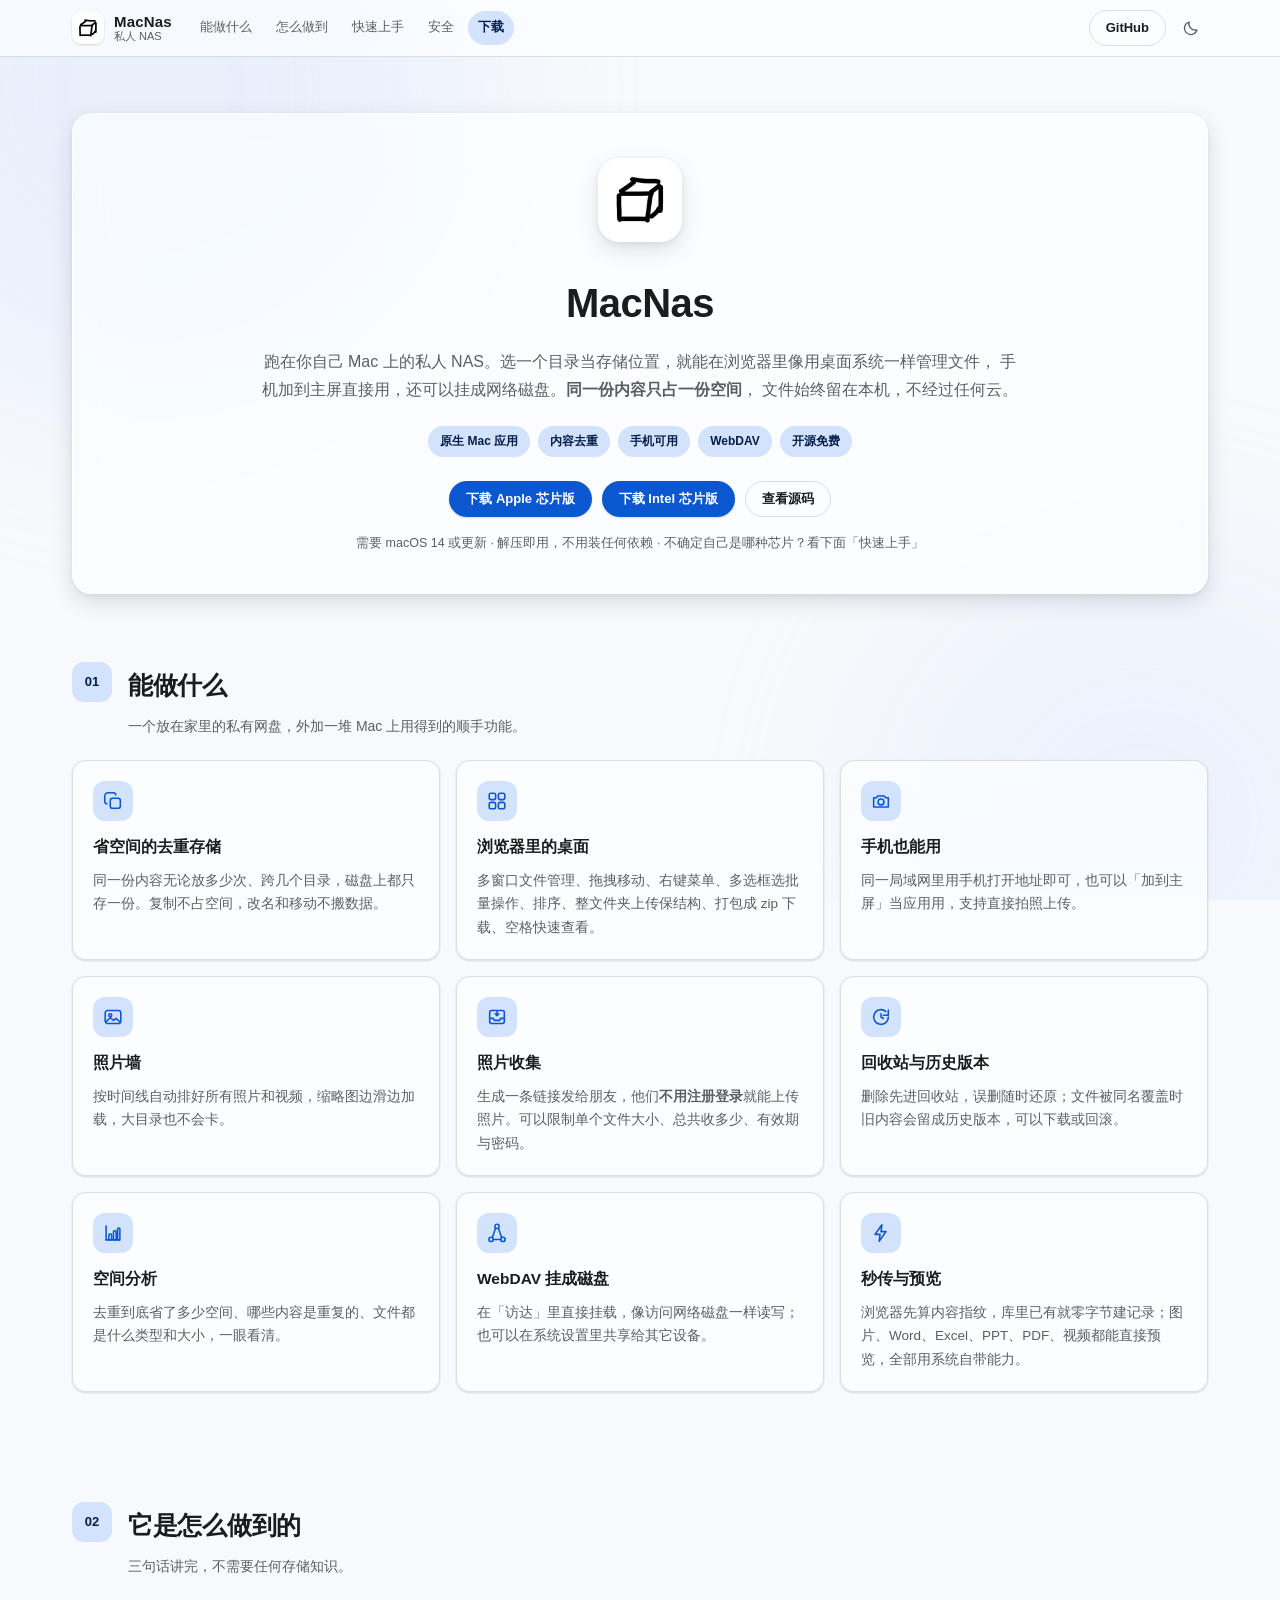
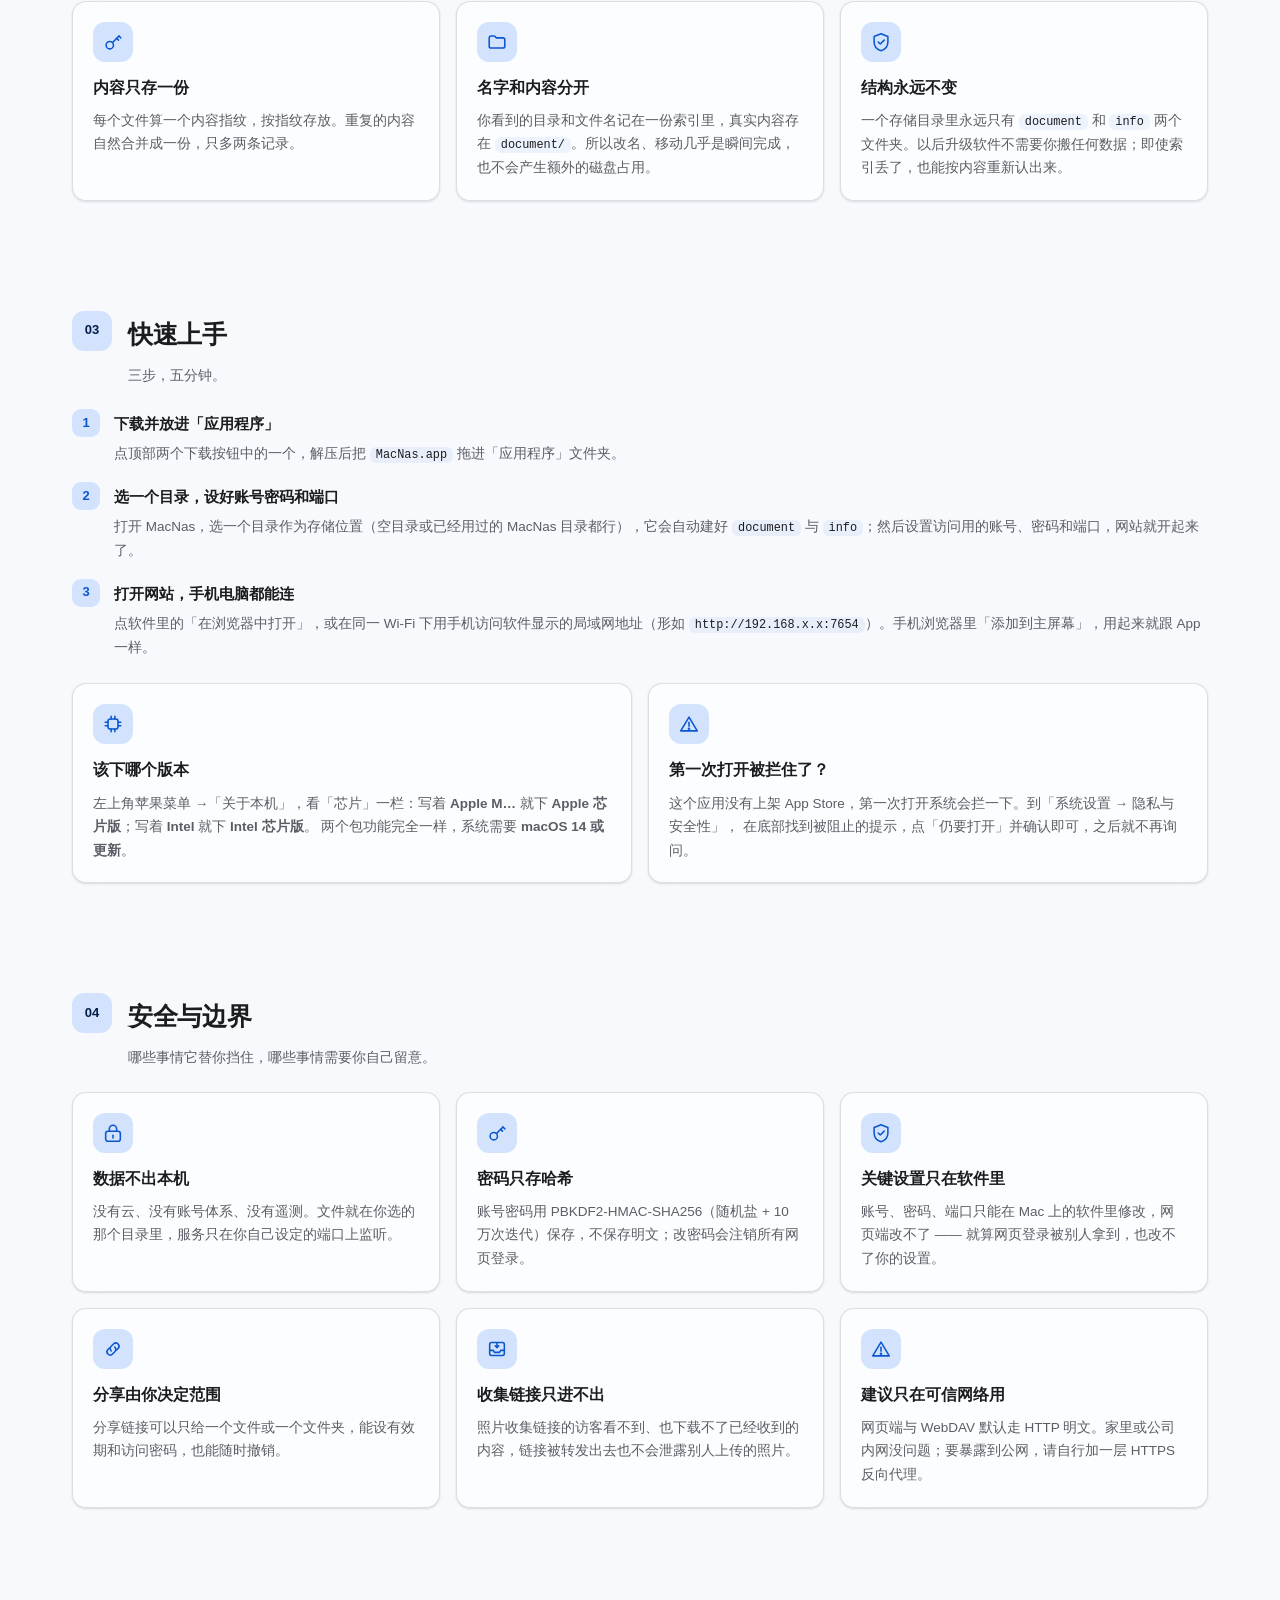
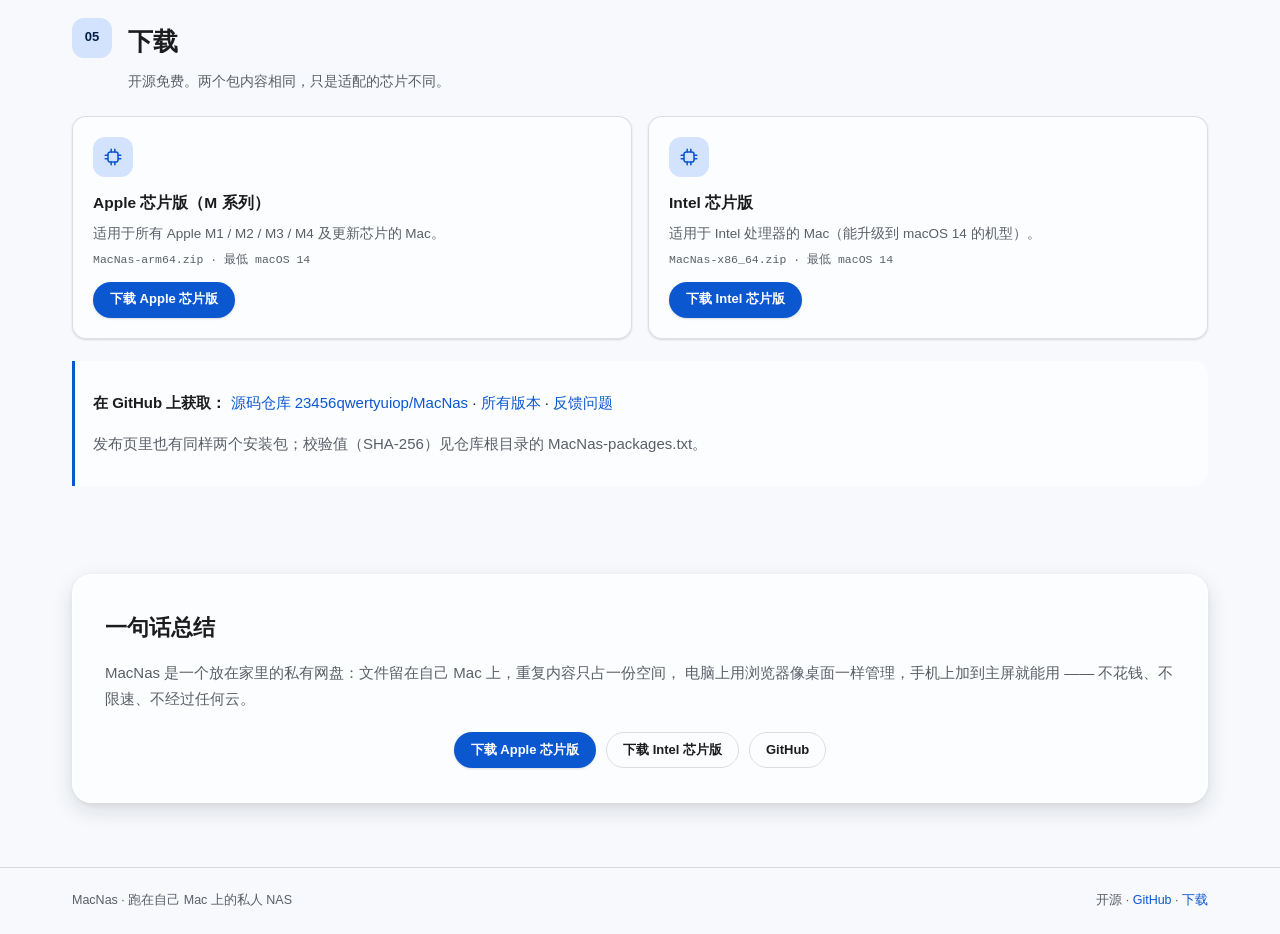
==== commit def0f0cd: "介绍站改为面向用户，并加上两个芯片的下载与 GitHub 入口 内容 - 移除工程向内容：格式契约、手写 HTTP 实现、测试套件、代码结构与 v2 性能数据 - 新结构：能做什么（9 项功能）→ 它" ====
--- a/web/index.html
+++ b/web/index.html
@@ -3,7 +3,8 @@
 <head>
 <meta charset="utf-8">
 <meta name="viewport" content="width=device-width, initial-scale=1">
-<title>MacNas · 原理与设计</title>
+<title>MacNas · 跑在自己 Mac 上的私人 NAS</title>
+<meta name="description" content="MacNas 是一个跑在自己 Mac 上的私人 NAS：文件按内容去重存储，浏览器里像桌面一样管理，手机可加到主屏，支持 WebDAV 与照片收集。开源，零第三方依赖。">
 <link rel="icon" href="logo.png">
 <link rel="stylesheet" href="style.css">
 </head>
@@ -17,23 +18,18 @@
       <img src="logo.png" alt="MacNas" class="brand-logo">
       <span class="brand-text">
         <strong>MacNas</strong>
-        <small>原理与设计</small>
+        <small>私人 NAS</small>
       </span>
     </a>
     <nav class="topnav">
-      <a href="#why">为什么</a>
-      <a href="#storage">存储</a>
-      <a href="#format">格式契约</a>
-      <a href="#server">服务器</a>
-      <a href="#webdav">WebDAV</a>
-      <a href="#web">网页端</a>
-      <a href="#preview">预览</a>
-      <a href="#share">分享</a>
+      <a href="#features">能做什么</a>
+      <a href="#how">怎么做到</a>
+      <a href="#start">快速上手</a>
       <a href="#security">安全</a>
-      <a href="#tests">测试</a>
+      <a href="#download">下载</a>
     </nav>
     <div class="topbar-actions">
-      <a class="btn text" href="#structure">目录结构</a>
+      <a class="btn text" href="https://github.com/23456qwertyuiop/MacNas" target="_blank" rel="noopener">GitHub</a>
       <button class="icon-btn" id="theme-btn" title="切换深浅色" aria-label="切换深浅色"></button>
     </div>
   </div>
@@ -47,547 +43,250 @@
       <img src="logo.png" alt="" class="hero-logo">
       <h1>MacNas</h1>
       <p class="hero-lead">
-        一个跑在自己 Mac 上的私人 NAS。没有第三方依赖，
-        文件按内容哈希去重存储，逻辑目录只存在于索引里 ——
-        所以同一份内容无论放多少次、跨几个目录，磁盘上都只有一份。
+        跑在你自己 Mac 上的私人 NAS。选一个目录当存储位置，就能在浏览器里像用桌面系统一样管理文件，
+        手机加到主屏直接用，还可以挂成网络磁盘。<strong>同一份内容只占一份空间</strong>，
+        文件始终留在本机，不经过任何云。
       </p>
       <div class="hero-tags">
-        <span class="tag-pill">SwiftUI 原生</span>
-        <span class="tag-pill">零第三方依赖</span>
-        <span class="tag-pill">内容寻址去重</span>
-        <span class="tag-pill">冻结的磁盘格式</span>
-        <span class="tag-pill">网页桌面 + WebDAV</span>
+        <span class="tag-pill">原生 Mac 应用</span>
+        <span class="tag-pill">内容去重</span>
+        <span class="tag-pill">手机可用</span>
+        <span class="tag-pill">WebDAV</span>
+        <span class="tag-pill">开源免费</span>
       </div>
       <div class="hero-actions">
-        <a class="btn filled" href="#storage">从原理看起</a>
-        <a class="btn text" href="#structure">看目录结构</a>
-      </div>
-    </div>
-  </section>
-
-  <!-- ======================= 为什么 ======================= -->
-  <section id="why" class="block">
+        <a class="btn filled" href="https://github.com/23456qwertyuiop/MacNas/releases/latest/download/MacNas-arm64.zip">下载 Apple 芯片版</a>
+        <a class="btn filled" href="https://github.com/23456qwertyuiop/MacNas/releases/latest/download/MacNas-x86_64.zip">下载 Intel 芯片版</a>
+        <a class="btn text" href="https://github.com/23456qwertyuiop/MacNas" target="_blank" rel="noopener">查看源码</a>
+      </div>
+      <p class="hero-note">需要 macOS 14 或更新 · 解压即用，不用装任何依赖 · 不确定自己是哪种芯片？看下面「快速上手」</p>
+    </div>
+  </section>
+
+  <!-- ======================= 能做什么 ======================= -->
+  <section id="features" class="block">
     <div class="section-head">
       <span class="section-index">01</span>
       <div>
-        <h2>先讲清楚：为什么不直接把文件放进文件夹</h2>
-        <p class="section-sub">这是整个设计的地基，其它所有取舍都从这里推导出来。</p>
+        <h2>能做什么</h2>
+        <p class="section-sub">一个放在家里的私有网盘，外加一堆 Mac 上用得到的顺手功能。</p>
+      </div>
+    </div>
+
+    <div class="cards three">
+      <article class="card">
+        <div class="card-icon" data-icon="copy"></div>
+        <h3>省空间的去重存储</h3>
+        <p>同一份内容无论放多少次、跨几个目录，磁盘上都只存一份。复制不占空间，改名和移动不搬数据。</p>
+      </article>
+      <article class="card">
+        <div class="card-icon" data-icon="grid"></div>
+        <h3>浏览器里的桌面</h3>
+        <p>多窗口文件管理、拖拽移动、右键菜单、多选框选批量操作、排序、整文件夹上传保结构、打包成 zip 下载、空格快速查看。</p>
+      </article>
+      <article class="card">
+        <div class="card-icon" data-icon="camera"></div>
+        <h3>手机也能用</h3>
+        <p>同一局域网里用手机打开地址即可，也可以「加到主屏」当应用用，支持直接拍照上传。</p>
+      </article>
+      <article class="card">
+        <div class="card-icon" data-icon="photos"></div>
+        <h3>照片墙</h3>
+        <p>按时间线自动排好所有照片和视频，缩略图边滑边加载，大目录也不会卡。</p>
+      </article>
+      <article class="card">
+        <div class="card-icon" data-icon="inbox"></div>
+        <h3>照片收集</h3>
+        <p>生成一条链接发给朋友，他们<strong>不用注册登录</strong>就能上传照片。可以限制单个文件大小、总共收多少、有效期与密码。</p>
+      </article>
+      <article class="card">
+        <div class="card-icon" data-icon="rotate"></div>
+        <h3>回收站与历史版本</h3>
+        <p>删除先进回收站，误删随时还原；文件被同名覆盖时旧内容会留成历史版本，可以下载或回滚。</p>
+      </article>
+      <article class="card">
+        <div class="card-icon" data-icon="chart"></div>
+        <h3>空间分析</h3>
+        <p>去重到底省了多少空间、哪些内容是重复的、文件都是什么类型和大小，一眼看清。</p>
+      </article>
+      <article class="card">
+        <div class="card-icon" data-icon="network"></div>
+        <h3>WebDAV 挂成磁盘</h3>
+        <p>在「访达」里直接挂载，像访问网络磁盘一样读写；也可以在系统设置里共享给其它设备。</p>
+      </article>
+      <article class="card">
+        <div class="card-icon" data-icon="bolt"></div>
+        <h3>秒传与预览</h3>
+        <p>浏览器先算内容指纹，库里已有就零字节建记录；图片、Word、Excel、PPT、PDF、视频都能直接预览，全部用系统自带能力。</p>
+      </article>
+    </div>
+  </section>
+
+  <!-- ======================= 怎么做到 ======================= -->
+  <section id="how" class="block">
+    <div class="section-head">
+      <span class="section-index">02</span>
+      <div>
+        <h2>它是怎么做到的</h2>
+        <p class="section-sub">三句话讲完，不需要任何存储知识。</p>
+      </div>
+    </div>
+
+    <div class="cards three">
+      <article class="card">
+        <div class="card-icon" data-icon="key"></div>
+        <h3>内容只存一份</h3>
+        <p>每个文件算一个内容指纹，按指纹存放。重复的内容自然合并成一份，只多两条记录。</p>
+      </article>
+      <article class="card">
+        <div class="card-icon" data-icon="folder"></div>
+        <h3>名字和内容分开</h3>
+        <p>你看到的目录和文件名记在一份索引里，真实内容存在 <code>document/</code>。所以改名、移动几乎是瞬间完成，也不会产生额外的磁盘占用。</p>
+      </article>
+      <article class="card">
+        <div class="card-icon" data-icon="shield"></div>
+        <h3>结构永远不变</h3>
+        <p>一个存储目录里永远只有 <code>document</code> 和 <code>info</code> 两个文件夹。以后升级软件不需要你搬任何数据；即使索引丢了，也能按内容重新认出来。</p>
+      </article>
+    </div>
+  </section>
+
+  <!-- ======================= 快速上手 ======================= -->
+  <section id="start" class="block">
+    <div class="section-head">
+      <span class="section-index">03</span>
+      <div>
+        <h2>快速上手</h2>
+        <p class="section-sub">三步，五分钟。</p>
       </div>
     </div>
 
     <div class="prose">
-      <p>
-        最常见的做法是让磁盘结构和你在网页里看到的目录一一对应：网页里的 <code>/照片/2026/海边.jpg</code>
-        就等于磁盘上的 <code>document/照片/2026/海边.jpg</code>。这样最直观，但会带来三个绕不过去的问题：
-      </p>
-      <div class="cards three">
+      <div class="guide-steps">
+        <div class="guide-step">
+          <span class="guide-step-no">1</span>
+          <div>
+            <h3>下载并放进「应用程序」</h3>
+            <p>点顶部两个下载按钮中的一个，解压后把 <code>MacNas.app</code> 拖进「应用程序」文件夹。</p>
+          </div>
+        </div>
+        <div class="guide-step">
+          <span class="guide-step-no">2</span>
+          <div>
+            <h3>选一个目录，设好账号密码和端口</h3>
+            <p>打开 MacNas，选一个目录作为存储位置（空目录或已经用过的 MacNas 目录都行），它会自动建好
+               <code>document</code> 与 <code>info</code>；然后设置访问用的账号、密码和端口，网站就开起来了。</p>
+          </div>
+        </div>
+        <div class="guide-step">
+          <span class="guide-step-no">3</span>
+          <div>
+            <h3>打开网站，手机电脑都能连</h3>
+            <p>点软件里的「在浏览器中打开」，或在同一 Wi-Fi 下用手机访问软件显示的局域网地址（形如
+               <code>http://192.168.x.x:7654</code>）。手机浏览器里「添加到主屏幕」，用起来就跟 App 一样。</p>
+          </div>
+        </div>
+      </div>
+
+      <div class="cards two">
         <article class="card">
-          <div class="card-icon" data-icon="copy"></div>
-          <h3>重复内容占多份</h3>
-          <p>同一个文件复制到两个目录，磁盘就存两份。用户的「复制」和「备份」习惯会让占用迅速膨胀，
-             而你其实只需要保留一份内容 + 两条指向它的记录。</p>
+          <div class="card-icon" data-icon="chip"></div>
+          <h3>该下哪个版本</h3>
+          <p>左上角苹果菜单 →「关于本机」，看「芯片」一栏：写着 <strong>Apple M…</strong> 就下
+             <strong>Apple 芯片版</strong>；写着 <strong>Intel</strong> 就下 <strong>Intel 芯片版</strong>。
+             两个包功能完全一样，系统需要 <strong>macOS 14 或更新</strong>。</p>
         </article>
         <article class="card">
-          <div class="card-icon" data-icon="move"></div>
-          <h3>改名与移动变成真搬字节</h3>
-          <p>移动一个 8GB 的目录要真的把 8GB 读出来再写回去，慢、费电、还容易在中途失败留下半个状态。</p>
+          <div class="card-icon" data-icon="warn"></div>
+          <h3>第一次打开被拦住了？</h3>
+          <p>这个应用没有上架 App Store，第一次打开系统会拦一下。到「系统设置 → 隐私与安全性」，
+             在底部找到被阻止的提示，点「仍要打开」并确认即可，之后就不再询问。</p>
         </article>
-        <article class="card">
-          <div class="card-icon" data-icon="lock"></div>
-          <h3>结构一旦定下就难改</h3>
-          <p>如果磁盘结构 = 用户看到的目录，那任何一次「目录语义调整」都等于一次全盘数据迁移。</p>
-        </article>
-      </div>
-      <p class="callout">
-        <strong>MacNas 的选择：</strong>把「内容」和「名字」彻底分开。
-        磁盘上只存内容（按内容哈希命名），
-        你看到的目录树只是一份索引记录 —— 于是复制不占空间、改名移动只改一行 JSON、删除只需减引用计数。
-      </p>
-    </div>
-  </section>
-
-  <!-- ======================= 存储 ======================= -->
-  <section id="storage" class="block">
-    <div class="section-head">
-      <span class="section-index">02</span>
-      <div>
-        <h2>存储原理：内容寻址 + 索引记录</h2>
-        <p class="section-sub">每个目录（卷）里只有两份东西：<code>document/</code> 存内容，<code>info/</code> 存记录。</p>
-      </div>
-    </div>
-
-    <div class="diagram glass">
-      <div class="diagram-title">一个已初始化的目录（卷）</div>
-      <pre class="tree">/Users/你/我的资料            <span class="c-dim">← 你选的目录</span>
-├── document/                 <span class="c-dim">← 只有内容，按哈希分桶</span>
-│   └── blobs/
-│       ├── b3/
-│       │   └── 25d290026b65fcf5a8fc87c1ef088f…1e53.docx
-│       └── 7f/
-│           └── 83a1c9e4…（另一份内容）
-└── info/                     <span class="c-dim">← 只有记录</span>
-    ├── index.json            <span class="c-dim">← 逻辑目录树 + 文件记录</span>
-    ├── index.json.bak        <span class="c-dim">← 上一次的可用副本</span>
-    ├── volume.json           <span class="c-dim">← 这个目录的身份标记</span>
-    └── shares.json           <span class="c-dim">← 分享链接</span></pre>
-      <p class="diagram-note">
-        注意：磁盘上<strong>没有</strong> <code>照片/</code>、<code>项目/</code> 这些文件夹。
-        它们只活在 <code>info/index.json</code> 里。哈希前两位做目录（<code>b3/</code>）只是为了
-        避免一个目录塞进几十万个文件。
-      </p>
-    </div>
-
-    <div class="grid two">
-      <div class="panel glass">
-        <h3>一次上传发生了什么</h3>
-        <ol class="steps">
-          <li><strong>边收边算哈希</strong>：请求体直接流式落盘到临时文件，同时增量计算 SHA-256（不占内存）。</li>
-          <li><strong>查重</strong>：拿到哈希先看 <code>document/blobs/&lt;前两位&gt;/&lt;完整哈希&gt;</code> 是否已存在。</li>
-          <li><strong>命中就丢弃临时文件</strong>：内容已经在库里了，只写一条记录 —— 这一步就是「秒传」和「去重」。</li>
-          <li><strong>未命中则改名入库</strong>：把临时文件原子地移动到哈希路径。</li>
-          <li><strong>写记录</strong>：在 <code>info/index.json</code> 里加一条
-              <code>{id, name, logicalPath, sha256, size, createdAt}</code>。</li>
-        </ol>
-        <p class="note">记录里的 <code>logicalPath</code> 才是「它在哪个目录、叫什么名字」。</p>
-      </div>
-
-      <div class="panel glass">
-        <h3>四个日常操作的真实代价</h3>
-        <table class="table">
-          <thead><tr><th>操作</th><th>实际发生的事</th><th>是否搬字节</th></tr></thead>
-          <tbody>
-            <tr><td>上传重复内容</td><td>算哈希 → 命中 → 只写一条记录</td><td class="no">不搬</td></tr>
-            <tr><td>复制文件/文件夹</td><td>新增记录（内容引用计数 +1）</td><td class="no">不搬</td></tr>
-            <tr><td>改名 / 移动</td><td>改记录里的 <code>logicalPath</code></td><td class="no">不搬</td></tr>
-            <tr><td>删除一份</td><td>删记录，引用计数归零才删内容</td><td class="maybe">可能删</td></tr>
-          </tbody>
-        </table>
-        <p class="note">
-          去重是<strong>跨所有已添加目录的全局去重</strong>：同一个内容在 A 盘和 B 盘只需要存一份，
-          记录里会标明它实际落在哪个卷上。
-        </p>
-      </div>
-    </div>
-
-    <div class="diagram glass">
-      <div class="diagram-title">逻辑目录树 ↔ 物理内容</div>
-      <div class="mapping">
-        <pre class="tree small">网页里看到的
-/
-├── 照片/
-│   ├── 海边.jpg      <span class="c-dim">sha256 = 7f83a1…</span>
-│   └── 备份/
-│       └── 海边.jpg  <span class="c-dim">sha256 = 7f83a1…（同一个哈希！）</span>
-└── 项目/
-    └── 报告.docx     <span class="c-dim">sha256 = b325d2…</span></pre>
-        <div class="arrow-col"><span class="arrow">→</span></div>
-        <pre class="tree small">磁盘上真实存在的
-document/blobs/
-├── 7f/83a1c9e4…      <span class="c-ok">1 份内容，被 2 条记录引用</span>
-└── b3/25d290026…     <span class="c-ok">1 份内容，被 1 条记录引用</span></pre>
-      </div>
-      <p class="diagram-note">
-        两张「海边.jpg」在网页上是两个文件，在磁盘上只有一份。
-        删除其中一张，另一张照样能打开；两张都删掉，内容才会被回收。
-      </p>
-    </div>
-  </section>
-
-  <!-- ======================= 格式契约 ======================= -->
-  <section id="format" class="block">
-    <div class="section-head">
-      <span class="section-index">03</span>
-      <div>
-        <h2>冻结的磁盘契约：让后续更新不改动已有数据</h2>
-        <p class="section-sub">磁盘格式一旦发布就不能乱动 —— 用户的资料已经在里面了。</p>
-      </div>
-    </div>
-
-    <div class="prose">
-      <p>MacNas 把「磁盘长什么样」当成一份对外契约固定下来，用五条规则保证任何新版本都能安全地读写老数据：</p>
-      <div class="rules">
-        <article class="rule glass">
-          <span class="rule-no">1</span>
-          <div>
-            <h3>卷根只允许两份东西</h3>
-            <p><code>document/</code> 与 <code>info/</code>。不新增第三种顶层目录，也不改名。
-               名字写在 <code>StorageLayout</code> 里作为常量，代码任何地方都不许拼字符串绕过它。</p>
-          </div>
-        </article>
-        <article class="rule glass">
-          <span class="rule-no">2</span>
-          <div>
-            <h3>字段只增不改、不删</h3>
-            <p>新增能力只能<strong>增加</strong> JSON 字段。已有的字段名、含义、类型永不改变 ——
-               老版本读到新字段不认识时，会原样保留而不是丢掉。</p>
-          </div>
-        </article>
-        <article class="rule glass">
-          <span class="rule-no">3</span>
-          <div>
-            <h3>未知字段原样保留</h3>
-            <p>写入索引前会做一次「合并」：新版本不认识的老字段、以及其它工具写进去的自定义字段，
-               都会原封不动地写回去。这样多个版本交替打开同一个目录也不会互相破坏。</p>
-          </div>
-        </article>
-        <article class="rule glass">
-          <span class="rule-no">4</span>
-          <div>
-            <h3>版本号 + 只读降级</h3>
-            <p>每份索引都带 <code>formatVersion</code>（当前为 1）。
-               如果打开了一个<em>比自己更新</em>的版本，MacNas 会<strong>只读挂载</strong>：
-               浏览、下载、预览都正常，任何写入操作返回 409，一个字节都不改。</p>
-          </div>
-        </article>
-        <article class="rule glass">
-          <span class="rule-no">5</span>
-          <div>
-            <h3>索引可以丢，内容不能丢</h3>
-            <p>因为文件名就是内容哈希，所以就算 <code>info/index.json</code> 彻底损坏，
-               也能扫描 <code>document/blobs/</code> 重建出记录（文件名 → 哈希 → 大小）。
-               写入时先写临时文件再原子替换，并保留上一份 <code>index.json.bak</code> 兜底。</p>
-          </div>
-        </article>
-      </div>
-      <p class="callout">
-        这套约定的意义：<strong>软件的升级永远不会要求用户迁移数据</strong>。
-        新功能要么是新增字段（老版本忽略它），要么是新增只读能力；
-        不会出现「升级后旧目录打不开」或「老版本打开新目录把数据写坏」。
-      </p>
-    </div>
-  </section>
-
-  <!-- ======================= 服务器 ======================= -->
-  <section id="server" class="block">
+      </div>
+    </div>
+  </section>
+
+  <!-- ======================= 安全与边界 ======================= -->
+  <section id="security" class="block">
     <div class="section-head">
       <span class="section-index">04</span>
       <div>
-        <h2>服务器：手写 HTTP/1.1，零第三方依赖</h2>
-        <p class="section-sub">用系统自带的 Network.framework 从 TCP 开始实现，不引入任何包。</p>
-      </div>
-    </div>
-
-    <div class="grid two">
-      <div class="panel glass">
-        <h3>请求是怎么被处理的</h3>
-        <ol class="steps">
-          <li><code>NWListener</code> 监听端口，每条新连接<strong>分配独立队列</strong>（这一点很关键，见下）。</li>
-          <li>字节流先做 HTTP/1.1 解析：请求行、头部、Cookie、查询参数。</li>
-          <li>请求体按需处理：普通接口读进内存（有限额），上传则交给流式落盘 + 增量哈希的 sink。</li>
-          <li>路由分发：静态资源 → 网页壳；<code>/api/…</code> → 业务接口（需要登录态）；<code>/dav</code> → WebDAV。</li>
-          <li>响应支持普通长度与文件流：下载/预览走文件流，并支持 <code>Range</code> 断点续传。</li>
-        </ol>
-      </div>
-
-      <div class="panel glass">
-        <h3>三个踩过坑才定下来的细节</h3>
-        <div class="detail">
-          <h4>每条连接一个队列</h4>
-          <p>最初所有连接共用一条串行队列，结果是：macOS 挂载 WebDAV 时会同时开十几条连接探测，
-             排在后面的被前面的请求堵住而超时，挂载直接失败。改成每连接独立队列后才正常。</p>
-        </div>
-        <div class="detail">
-          <h4>密码验证必须够快</h4>
-          <p>PBKDF2 用系统 CommonCrypto 实现（输出与手写实现逐位一致，所以老配置不用迁移），
-             单次从 182ms 降到 15ms —— 因为 macOS 的 WebDAV 客户端对单个请求只有约 300ms 容忍上限。</p>
-        </div>
-        <div class="detail">
-          <h4>上传不经过内存</h4>
-          <p>大文件上传时请求体直接写入临时文件并同时计算哈希，内存占用与文件大小无关。</p>
-        </div>
-      </div>
-    </div>
-
-    <div class="panel glass wide">
-      <h3>接口一览</h3>
-      <table class="table">
-        <thead><tr><th>方法</th><th>路径</th><th>作用</th></tr></thead>
-        <tbody>
-          <tr><td>POST</td><td><code>/api/login</code> · <code>/api/logout</code></td><td>登录，发放会话 Cookie</td></tr>
-          <tr><td>GET</td><td><code>/api/volumes</code> · <code>/api/list</code></td><td>目录列表与卷（已添加目录）信息</td></tr>
-          <tr><td>POST</td><td><code>/api/upload</code></td><td>流式上传 + 去重</td></tr>
-          <tr><td>GET</td><td><code>/api/download</code></td><td>下载（支持 Range）</td></tr>
-          <tr><td>GET</td><td><code>/api/preview</code> · <code>/api/preview/content</code></td><td>预览信息与预览内容</td></tr>
-          <tr><td>POST</td><td><code>/api/mkdir</code> · <code>/api/rename</code> · <code>/api/delete</code> · <code>/api/transfer</code></td><td>新建目录、改名、删除、复制/移动</td></tr>
-          <tr><td>GET</td><td><code>/api/search</code></td><td>全局搜索（文件名与路径，多关键词）</td></tr>
-          <tr><td>POST/GET</td><td><code>/api/share/create</code> · <code>/api/shares</code></td><td>创建与管理分享链接</td></tr>
-          <tr><td>ALL</td><td><code>/dav</code></td><td>WebDAV（Finder 挂载）</td></tr>
-          <tr><td>GET</td><td><code>/api/pub/&lt;token&gt;/…</code></td><td>分享页匿名访问：信息、密码校验、下载、预览</td></tr>
-        </tbody>
-      </table>
-    </div>
-  </section>
-
-  <!-- ======================= WebDAV ======================= -->
-  <section id="webdav" class="block">
-    <div class="section-head">
-      <span class="section-index">05</span>
-      <div>
-        <h2>WebDAV：把逻辑目录树挂载成网络磁盘</h2>
-        <p class="section-sub">Finder 里 ⌘K → <code>http://你的IP:端口/dav</code>，就能像本地磁盘一样读写。</p>
-      </div>
-    </div>
-
-    <div class="prose">
-      <p>
-        WebDAV 直接实现在同一个 HTTP 服务器里，映射的不是磁盘上的哈希文件，而是
-        <code>info/index.json</code> 里的<strong>逻辑目录树</strong>。所有写操作走的还是同一套去重管线，
-        所以从 Finder 拖进去的文件同样会自动查重、并立刻出现在网页端。
-      </p>
-      <div class="grid two">
-        <div class="panel glass">
-          <h3>挂载时的握手顺序</h3>
-          <ol class="steps mono">
-            <li><code>OPTIONS /dav</code> — 客户端探测服务器能力（<strong>必须免认证返回 200</strong>）</li>
-            <li><code>OPTIONS /dav/</code> — 文件系统层接手</li>
-            <li><code>PROPFIND /dav/</code> — 列目录 → 此时才返回 401 挑战</li>
-            <li>客户端弹出账号密码框 / 用已保存的凭据重试</li>
-            <li><code>PROPFIND</code> → 207 目录清单，挂载完成</li>
-          </ol>
-        </div>
-        <div class="panel glass">
-          <h3>一个反直觉的坑</h3>
-          <p>
-            第一版里，未认证的 <code>OPTIONS</code> 也返回 401。结果是 Finder 在「手上还没有凭据」时
-            会一直重试这个探测请求，最后直接报「连接服务器出现问题」，
-            <strong>永远不会走到弹密码框那一步</strong>。
-          </p>
-          <p class="note">
-            对照实验：同一个响应体，由「要求认证」的服务器发出 → 客户端只发 3 个请求就放弃；
-            由「OPTIONS 免认证」的服务器发出 → 客户端立刻推进到 PROPFIND。
-            所以现在 <code>OPTIONS</code> 免认证返回能力声明（只暴露协议能力，不含任何文件信息）。
-          </p>
-        </div>
-      </div>
-      <div class="panel glass wide">
-        <h3>支持的方法</h3>
-        <p class="mono wrap">
-          OPTIONS · GET · HEAD · PUT · MKCOL · DELETE · MOVE · COPY · PROPFIND · PROPPATCH · LOCK · UNLOCK
-        </p>
-        <p class="note">
-          支持 <code>Range</code>（拖动播放/断点续传）与 ETag；
-          <code>LOCK</code> 返回合法锁令牌但不做真正互斥（单用户私人 NAS 够用，
-          但能让 Office / Finder 保存时不拒绝写入）。
-          只读模式下浏览下载正常，写操作一律 403。
-        </p>
-      </div>
-    </div>
-  </section>
-
-  <!-- ======================= 网页端 ======================= -->
-  <section id="web" class="block">
-    <div class="section-head">
-      <span class="section-index">06</span>
-      <div>
-        <h2>网页端：桌面隐喻 + 布局记忆</h2>
-        <p class="section-sub">打开网址就是一个「桌面」：图标、任务栏、可拖拽可缩放的窗口。</p>
-      </div>
-    </div>
-
-    <div class="grid two">
-      <div class="panel glass">
-        <h3>窗口系统</h3>
-        <ul class="bullets">
-          <li>可以同时开多个「文件管理」窗口，窗口之间能直接<strong>拖拽搬运</strong>文件。</li>
-          <li>窗口标题跟着当前目录走，任务栏显示所有窗口并可最小化/切换。</li>
-          <li>右键有完整菜单：预览、下载、复制/剪切/粘贴、创建副本、复制到…、分享、重命名、删除。</li>
-          <li>上传是队列化的：可以一次拖很多文件，面板里显示进度与结果。</li>
-          <li>支持 <code>⌘K</code> 全局搜索，命中关键词高亮，点结果直接跳到所在目录。</li>
-        </ul>
-      </div>
-      <div class="panel glass">
-        <h3>布局记忆</h3>
-        <p>
-          网页会记住你<strong>开着哪些窗口、各自的位置与大小、层叠顺序</strong>，
-          以及每个文件管理窗口停在哪个卷的哪个目录。下次打开网页或重新登录，自动还原，
-          不用每次重新摆一遍。
-        </p>
-        <ul class="bullets">
-          <li>状态存在浏览器本地（<code>localStorage</code>），保存在服务端的只有你的文件。</li>
-          <li>关网页、切到后台、退出登录前会立刻落盘，最后的拖动也不会丢。</li>
-          <li>任务栏右侧的图标可以随时关掉记忆，关掉时同时清掉已保存的布局。</li>
-          <li>换屏幕尺寸后恢复会做边界收敛，窗口不会跑到看不见的地方。</li>
-        </ul>
-      </div>
-    </div>
-  </section>
-
-  <!-- ======================= 预览 ======================= -->
-  <section id="preview" class="block">
-    <div class="section-head">
-      <span class="section-index">07</span>
-      <div>
-        <h2>预览：只用系统自带能力，什么都不用装</h2>
-        <p class="section-sub">照片、视频、PDF、文本、Word、表格、幻灯片，桌面和分享页都能直接看。</p>
-      </div>
-    </div>
-
-    <div class="panel glass wide">
-      <table class="table">
-        <thead><tr><th>文件类型</th><th>怎么预览</th><th>说明</th></tr></thead>
-        <tbody>
-          <tr><td>图片（jpg / png / heic / webp …）</td><td>直接给原图</td><td>可切换「适应窗口 / 原始尺寸」</td></tr>
-          <tr><td>视频 / 音频（mp4 / mov / mp3 / flac …）</td><td>浏览器原生播放器</td><td>走 <code>Range</code>，可拖动进度、边下边播</td></tr>
-          <tr><td>PDF</td><td>浏览器内置阅读器</td><td>沙箱 iframe</td></tr>
-          <tr><td>文本 / 代码 / CSV / JSON / Markdown</td><td>服务器读出文本</td><td>UTF-8 → GB18030 → Latin-1 兜底，中文老文件也能看</td></tr>
-          <tr><td>Word / RTF / ODT</td><td><code>textutil</code> 转成 HTML</td><td>段落与表格都保留，放进沙箱 iframe（脚本被禁用）</td></tr>
-          <tr><td>Excel / PPT / Pages / Keynote …</td><td><code>qlmanage</code>（系统 QuickLook）出图</td><td>显示第一页的渲染图，完整内容请下载后用对应软件打开</td></tr>
-        </tbody>
-      </table>
-      <p class="note">
-        转换结果按<strong>内容哈希</strong>缓存：同一个文件第二次打开是瞬时的；缓存超过 256MB 会自动清理最旧的。
-        转换进程都有硬超时，卡住的进程会被结束，不会把服务器拖死。
-      </p>
-    </div>
-  </section>
-
-  <!-- ======================= 分享 ======================= -->
-  <section id="share" class="block">
-    <div class="section-head">
-      <span class="section-index">08</span>
-      <div>
-        <h2>分享链接：给文件或文件夹发一个地址</h2>
-        <p class="section-sub">对方不需要账号，打开网址就能浏览、预览、下载。</p>
-      </div>
-    </div>
-
-    <div class="grid two">
-      <div class="panel glass">
-        <h3>怎么做的</h3>
-        <ul class="bullets">
-          <li>每次分享生成一个随机 <strong>token</strong>，链接形如 <code>/s/&lt;token&gt;</code>。</li>
-          <li>可以设访问密码；校验通过后只发一个带哈希的 Cookie，密码本身不落 Cookie。</li>
-          <li>可以设有效期，或选择永久有效。</li>
-          <li>分享文件夹时，访问范围被限制在该目录内 —— 请求别的路径会被拒绝。</li>
-          <li>分享页同样可以使用预览与下载，界面和桌面端用同一套渲染逻辑。</li>
-          <li>随时可以撤销；撤销后链接立即 410。</li>
-        </ul>
-      </div>
-      <div class="panel glass">
-        <h3>边界在哪</h3>
-        <p>
-          分享链接只能<strong>读</strong>。上传、改名、删除这些能改变数据的操作在分享页上不存在，
-          接口也不接受 —— 一条链接泄漏了也只是泄漏了它指向的那些文件。
-        </p>
-        <p class="note">
-          账号密码与端口只能在 Mac 应用里修改，网页端（包括分享页）没有任何入口可以改它们。
-        </p>
-      </div>
-    </div>
-  </section>
-
-  <!-- ======================= 安全 ======================= -->
-  <section id="security" class="block">
-    <div class="section-head">
-      <span class="section-index">09</span>
-      <div>
-        <h2>安全与隐私</h2>
-        <p class="section-sub">你的文件始终在自己的机器上。</p>
-      </div>
-    </div>
+        <h2>安全与边界</h2>
+        <p class="section-sub">哪些事情它替你挡住，哪些事情需要你自己留意。</p>
+      </div>
+    </div>
+
     <div class="cards three">
       <article class="card">
-        <div class="card-icon" data-icon="shield"></div>
+        <div class="card-icon" data-icon="lock"></div>
         <h3>数据不出本机</h3>
-        <p>没有云、没有账号体系、没有遥测。文件存在你选的目录里，服务只在你指定的端口上监听。</p>
+        <p>没有云、没有账号体系、没有遥测。文件就在你选的那个目录里，服务只在你自己设定的端口上监听。</p>
       </article>
       <article class="card">
         <div class="card-icon" data-icon="key"></div>
         <h3>密码只存哈希</h3>
-        <p>账号密码用 PBKDF2-HMAC-SHA256（随机盐 + 10 万次迭代）保存，不保存明文；
-           改密码会注销所有网页登录。</p>
+        <p>账号密码用 PBKDF2-HMAC-SHA256（随机盐 + 10 万次迭代）保存，不保存明文；改密码会注销所有网页登录。</p>
+      </article>
+      <article class="card">
+        <div class="card-icon" data-icon="shield"></div>
+        <h3>关键设置只在软件里</h3>
+        <p>账号、密码、端口只能在 Mac 上的软件里修改，网页端改不了 —— 就算网页登录被别人拿到，也改不了你的设置。</p>
+      </article>
+      <article class="card">
+        <div class="card-icon" data-icon="link"></div>
+        <h3>分享由你决定范围</h3>
+        <p>分享链接可以只给一个文件或一个文件夹，能设有效期和访问密码，也能随时撤销。</p>
+      </article>
+      <article class="card">
+        <div class="card-icon" data-icon="inbox"></div>
+        <h3>收集链接只进不出</h3>
+        <p>照片收集链接的访客看不到、也下载不了已经收到的内容，链接被转发出去也不会泄露别人上传的照片。</p>
       </article>
       <article class="card">
         <div class="card-icon" data-icon="warn"></div>
-        <h3>WebDAV 走明文</h3>
-        <p>WebDAV 使用 HTTP Basic 认证，密码在局域网内是明文传输。
-           建议只在可信网络里开启，或自行加一层 HTTPS 反向代理。</p>
-      </article>
-      <article class="card">
-        <div class="card-icon" data-icon="camera"></div>
-        <h3>照片收集</h3>
-        <p>生成一条链接发给朋友，他们<strong>不用注册登录</strong>就能上传照片，可以限制单个文件大小与总量、设有效期与密码。
-           收集链接<strong>只进不出</strong>：访客看不到也下载不了已收到的照片；同名照片自动改名。</p>
-      </article>
-      <article class="card">
-        <div class="card-icon" data-icon="bolt"></div>
-        <h3>格式 v2：追加日志</h3>
-        <p>改动只往 <code>info/index.log</code> 追加一小段，不再每次重写整份索引。实测 5,000 个文件：单次写入
-           <strong>74.5ms → 5.6ms</strong>，写 5,000 条 <strong>173 秒 → 14 秒</strong>。
-           老目录不会被自动升级，旧版软件打开 v2 目录只读，结构始终不变。</p>
-      </article>
-    </div>
-  </section>
-
-  <!-- ======================= 测试 ======================= -->
-  <section id="tests" class="block">
-    <div class="section-head">
-      <span class="section-index">10</span>
-      <div>
-        <h2>怎么确认它真的可靠</h2>
-        <p class="section-sub">所有关键行为都有自动化测试守着，包括「磁盘结构不许变」这种约束。</p>
-      </div>
-    </div>
-    <div class="grid three">
-      <div class="panel glass">
-        <h3>核心自测</h3>
-        <p class="mono">Tools/e2e/selftest</p>
-        <p>密码哈希兼容老配置、SHA-256 标准向量、路径穿越与非法名称、磁盘格式约定，
-           以及一条<strong>性能守卫</strong>：PBKDF2 单次必须小于 150ms，否则 Finder 挂载会超时。</p>
-      </div>
-      <div class="panel glass">
-        <h3>接口行为测试</h3>
-        <p class="mono">Tools/e2e/run.sh</p>
-        <p>上传去重、覆盖不丢记录、改名、删除与引用计数、跨卷复制移动、搜索、分享范围与密码、
-           WebDAV 全套方法与只读模式、重启后自动读回记录。</p>
-      </div>
-      <div class="panel glass">
-        <h3>界面与稳定性</h3>
-        <p class="mono">Tools/e2e/webui.sh · stability.sh</p>
-        <p>用系统 WebKit 真正渲染网页，做点击命中测试、拖拽搬运、搜索、布局记忆、预览；
-           稳定性套件则反复读写并校验索引不损坏。</p>
-      </div>
-    </div>
-  </section>
-
-  <!-- ======================= 目录结构 ======================= -->
-  <section id="structure" class="block">
-    <div class="section-head">
-      <span class="section-index">11</span>
-      <div>
-        <h2>代码结构</h2>
-        <p class="section-sub">一个 Xcode 工程，没有外部依赖。</p>
-      </div>
-    </div>
-    <div class="diagram glass">
-      <pre class="tree">MacNas/
-├── MacNas/
-│   ├── App/                     <span class="c-dim">SwiftUI 界面：引导、主界面、设置、日志</span>
-│   ├── Core/                    <span class="c-dim">与界面无关的核心逻辑</span>
-│   │   ├── Store.swift           <span class="c-dim">去重存储：上传/复制/移动/删除/搜索/重建索引</span>
-│   │   ├── Schema.swift          <span class="c-dim">磁盘格式契约：版本、字段清单、未知字段保留</span>
-│   │   ├── IndexFile.swift       <span class="c-dim">索引读写：原子替换 + .bak 兜底</span>
-│   │   ├── ShareStore.swift      <span class="c-dim">分享链接与访问密码</span>
-│   │   └── Crypto.swift          <span class="c-dim">SHA-256、PBKDF2（CommonCrypto）、随机数</span>
-│   ├── Server/                  <span class="c-dim">HTTP 服务器</span>
-│   │   ├── HTTPServer.swift      <span class="c-dim">监听与连接（每连接一个队列）</span>
-│   │   ├── HTTPConnection.swift  <span class="c-dim">请求解析与响应写出</span>
-│   │   ├── Router.swift          <span class="c-dim">路由、鉴权、全部接口</span>
-│   │   ├── WebDAV.swift          <span class="c-dim">WebDAV 服务端</span>
-│   │   ├── Preview.swift         <span class="c-dim">预览：类型判断、textutil/qlmanage、缓存</span>
-│   │   └── FileResponse.swift    <span class="c-dim">文件流响应（Range / ETag）</span>
-│   └── Web/                     <span class="c-dim">网页端（原生 JS，无框架）</span>
-│       ├── index.html
-│       ├── app.js                <span class="c-dim">窗口系统、文件管理、预览、分享页</span>
-│       └── styles.css            <span class="c-dim">Material 风格 · 蓝色主色 · 毛玻璃</span>
-├── Tools/e2e/                   <span class="c-dim">测试与检查工具</span>
-│   ├── selftest/                 <span class="c-dim">核心自测</span>
-│   ├── run.sh · webui.sh · stability.sh
-│   ├── webcheck/                 <span class="c-dim">用 WebKit 渲染网页并截图/跑场景</span>
-│   └── fixtures/                 <span class="c-dim">预览测试用的真实文件</span>
-├── docs/
-│   └── FORMAT.md                 <span class="c-dim">磁盘格式契约（对外承诺）</span>
-└── web/                          <span class="c-dim">← 你正在看的这个介绍站点</span></pre>
+        <h3>建议只在可信网络用</h3>
+        <p>网页端与 WebDAV 默认走 HTTP 明文。家里或公司内网没问题；要暴露到公网，请自行加一层 HTTPS 反向代理。</p>
+      </article>
+    </div>
+  </section>
+
+  <!-- ======================= 下载 ======================= -->
+  <section id="download" class="block">
+    <div class="section-head">
+      <span class="section-index">05</span>
+      <div>
+        <h2>下载</h2>
+        <p class="section-sub">开源免费。两个包内容相同，只是适配的芯片不同。</p>
+      </div>
+    </div>
+
+    <div class="cards two">
+      <article class="card download-card">
+        <div class="card-icon" data-icon="chip"></div>
+        <h3>Apple 芯片版（M 系列）</h3>
+        <p>适用于所有 Apple M1 / M2 / M3 / M4 及更新芯片的 Mac。</p>
+        <p class="mono c-dim">MacNas-arm64.zip · 最低 macOS 14</p>
+        <a class="btn filled" href="https://github.com/23456qwertyuiop/MacNas/releases/latest/download/MacNas-arm64.zip">下载 Apple 芯片版</a>
+      </article>
+      <article class="card download-card">
+        <div class="card-icon" data-icon="chip"></div>
+        <h3>Intel 芯片版</h3>
+        <p>适用于 Intel 处理器的 Mac（能升级到 macOS 14 的机型）。</p>
+        <p class="mono c-dim">MacNas-x86_64.zip · 最低 macOS 14</p>
+        <a class="btn filled" href="https://github.com/23456qwertyuiop/MacNas/releases/latest/download/MacNas-x86_64.zip">下载 Intel 芯片版</a>
+      </article>
+    </div>
+
+    <div class="callout">
+      <p>
+        <strong>在 GitHub 上获取：</strong>
+        <a href="https://github.com/23456qwertyuiop/MacNas" target="_blank" rel="noopener">源码仓库 23456qwertyuiop/MacNas</a>
+        ·
+        <a href="https://github.com/23456qwertyuiop/MacNas/releases" target="_blank" rel="noopener">所有版本</a>
+        ·
+        <a href="https://github.com/23456qwertyuiop/MacNas/issues" target="_blank" rel="noopener">反馈问题</a>
+      </p>
+      <p class="c-dim">发布页里也有同样两个安装包；校验值（SHA-256）见仓库根目录的 MacNas-packages.txt。</p>
     </div>
   </section>
 
@@ -596,13 +295,13 @@
     <div class="finale glass">
       <h2>一句话总结</h2>
       <p>
-        MacNas 把「内容」和「名字」拆开：内容按哈希只存一份，名字和目录结构放在一份可演进、
-        可重建、永不破坏兼容的索引里。磁盘结构被冻结成契约，所以升级永远不需要你搬数据；
-        去重发生在最底层，所以复制不占空间、改名移动不搬字节。
+        MacNas 是一个放在家里的私有网盘：文件留在自己 Mac 上，重复内容只占一份空间，
+        电脑上用浏览器像桌面一样管理，手机上加到主屏就能用 —— 不花钱、不限速、不经过任何云。
       </p>
       <div class="hero-actions">
-        <a class="btn filled" href="#top">回到顶部</a>
-        <a class="btn text" href="#storage">再看一遍存储原理</a>
+        <a class="btn filled" href="https://github.com/23456qwertyuiop/MacNas/releases/latest/download/MacNas-arm64.zip">下载 Apple 芯片版</a>
+        <a class="btn text" href="https://github.com/23456qwertyuiop/MacNas/releases/latest/download/MacNas-x86_64.zip">下载 Intel 芯片版</a>
+        <a class="btn text" href="https://github.com/23456qwertyuiop/MacNas" target="_blank" rel="noopener">GitHub</a>
       </div>
     </div>
   </section>
@@ -611,8 +310,12 @@
 
 <footer class="foot">
   <div class="foot-inner">
-    <span>MacNas · 私人 NAS · 原理与设计</span>
-    <span class="c-dim">本页是纯静态说明，与软件本身一起放在仓库里</span>
+    <span>MacNas · 跑在自己 Mac 上的私人 NAS</span>
+    <span class="c-dim">
+      开源 ·
+      <a href="https://github.com/23456qwertyuiop/MacNas" target="_blank" rel="noopener">GitHub</a> ·
+      <a href="#download">下载</a>
+    </span>
   </div>
 </footer>
 
--- a/web/style.css
+++ b/web/style.css
@@ -283,6 +283,7 @@
 
 /* ---------------- 卡片 / 面板 ---------------- */
 .cards { display: grid; gap: 16px; margin: 18px 0 22px; }
+.cards.two { grid-template-columns: repeat(2, 1fr); }
 .cards.three { grid-template-columns: repeat(3, 1fr); }
 .card {
   background: var(--glass);
@@ -303,109 +304,8 @@
   place-items: center;
 }
 .card-icon svg { width: 22px; height: 22px; }
-
-.grid { display: grid; gap: 18px; margin: 18px 0; }
-.grid.two { grid-template-columns: repeat(2, minmax(0, 1fr)); }
-.grid.three { grid-template-columns: repeat(3, minmax(0, 1fr)); }
-
-.panel {
-  border: 1px solid var(--outline);
-  border-radius: var(--radius);
-  padding: 20px 22px;
-  box-shadow: var(--shadow-1);
-}
-.panel.wide { margin-top: 18px; }
-.panel h3 { margin: 0 0 12px; font-size: 16px; }
-
-/* ---------------- 列表 / 步骤 ---------------- */
-.steps { margin: 0; padding-left: 20px; }
-.steps li { margin: 0 0 8px; font-size: 13.8px; color: var(--on-surface-variant); }
-.steps li strong { color: var(--on-surface); }
 .steps.mono li { font-family: ui-monospace, SFMono-Regular, Menlo, monospace; font-size: 12.6px; }
-
-.bullets { margin: 0; padding-left: 20px; }
-.bullets li { margin: 0 0 7px; font-size: 13.8px; color: var(--on-surface-variant); }
-
-.detail { margin-bottom: 14px; }
-.detail:last-child { margin-bottom: 0; }
-.detail h4 { margin: 0 0 4px; font-size: 13.5px; color: var(--primary); }
-.detail p { margin: 0; font-size: 13.2px; color: var(--on-surface-variant); }
-
-.note { margin: 12px 0 0; font-size: 12.8px; color: var(--on-surface-variant); }
-
-/* ---------------- 表格 ---------------- */
-.table { width: 100%; border-collapse: collapse; font-size: 13.2px; }
-.table th, .table td {
-  text-align: left;
-  padding: 9px 12px;
-  border-bottom: 1px solid var(--outline);
-  vertical-align: top;
-}
-.table th { font-size: 12px; color: var(--on-surface-variant); font-weight: 600; }
-.table tr:last-child td { border-bottom: none; }
-.table td.no { color: var(--success); font-weight: 600; }
-.table td.maybe { color: var(--warning); font-weight: 600; }
-
-/* ---------------- 图示 / 代码块 ---------------- */
-.diagram {
-  border: 1px solid var(--outline);
-  border-radius: var(--radius);
-  padding: 20px 22px;
-  margin: 18px 0;
-  box-shadow: var(--shadow-1);
-}
-.diagram-title {
-  font-size: 12px;
-  font-weight: 700;
-  letter-spacing: .4px;
-  color: var(--primary);
-  margin-bottom: 12px;
-}
-.diagram-note { margin: 12px 0 0; font-size: 13px; color: var(--on-surface-variant); }
-
-.tree {
-  margin: 0;
-  padding: 16px 18px;
-  border-radius: var(--radius-sm);
-  background: var(--surface-2);
-  border: 1px solid var(--outline);
-  overflow-x: auto;
-  font-size: 12.6px;
-  line-height: 1.85;
-  white-space: pre;
-  color: var(--on-surface);
-}
-.tree.small { font-size: 12.2px; }
 .c-dim { color: var(--on-surface-variant); }
-.c-ok { color: var(--success); }
-
-.mapping { display: flex; align-items: center; gap: 14px; flex-wrap: wrap; }
-.mapping .tree { flex: 1 1 320px; }
-.arrow-col { flex: none; color: var(--primary); font-size: 22px; }
-
-/* ---------------- 规则卡 ---------------- */
-.rules { display: grid; gap: 14px; margin: 18px 0; }
-.rule {
-  display: flex;
-  gap: 14px;
-  border: 1px solid var(--outline);
-  border-radius: var(--radius);
-  padding: 16px 18px;
-  box-shadow: var(--shadow-1);
-}
-.rule-no {
-  flex: none;
-  width: 28px; height: 28px;
-  border-radius: 9px;
-  background: var(--primary);
-  color: var(--on-primary);
-  font-size: 13px;
-  font-weight: 700;
-  display: grid;
-  place-items: center;
-}
-.rule h3 { margin: 2px 0 6px; font-size: 14.5px; }
-.rule p { margin: 0; font-size: 13.2px; color: var(--on-surface-variant); }
 
 /* ---------------- 收尾 ---------------- */
 .finale {
@@ -432,8 +332,7 @@
 
 /* ---------------- 自适应 ---------------- */
 @media (max-width: 980px) {
-  .cards.three { grid-template-columns: 1fr; }
-  .grid.two, .grid.three { grid-template-columns: 1fr; }
+  .cards.two, .cards.three { grid-template-columns: 1fr; }
   .topnav { display: none; }
   .hero h1 { font-size: 32px; }
   .hero-card { padding: 32px 22px 28px; }
@@ -443,5 +342,45 @@
   .block { padding: 32px 16px; }
   .hero { padding: 28px 16px 12px; }
   .section-head h2 { font-size: 21px; }
-  .mapping .arrow-col { display: none; }
-}
+}
+
+/* ---------------- 首屏小字（芯片选择提示） ---------------- */
+.hero-note {
+  margin: 16px auto 0;
+  max-width: 760px;
+  font-size: 12.5px;
+  color: var(--on-surface-variant);
+}
+
+/* ---------------- 下载卡片 ---------------- */
+.download-card { display: flex; flex-direction: column; align-items: flex-start; }
+.download-card h3 { margin-bottom: 6px; }
+.download-card .btn { margin-top: 12px; }
+.download-card .mono {
+  font-family: ui-monospace, Menlo, monospace;
+  font-size: 11.5px;
+  margin: 4px 0 0;
+}
+
+/* ---------------- 快速上手：编号步骤 ---------------- */
+.guide-steps { display: flex; flex-direction: column; gap: 16px; margin: 4px 0 24px; }
+.guide-step { display: flex; gap: 14px; align-items: flex-start; }
+.guide-step-no {
+  flex: none;
+  width: 28px;
+  height: 28px;
+  border-radius: 9px;
+  display: grid;
+  place-items: center;
+  background: var(--primary-container);
+  color: var(--primary);
+  font-size: 13px;
+  font-weight: 700;
+}
+.guide-step h3 { margin: 2px 0 5px; font-size: 15px; }
+.guide-step p { margin: 0; font-size: 13.5px; color: var(--on-surface-variant); }
+
+@media (max-width: 640px) {
+  .guide-step { gap: 10px; }
+  .download-card .btn { width: 100%; }
+}
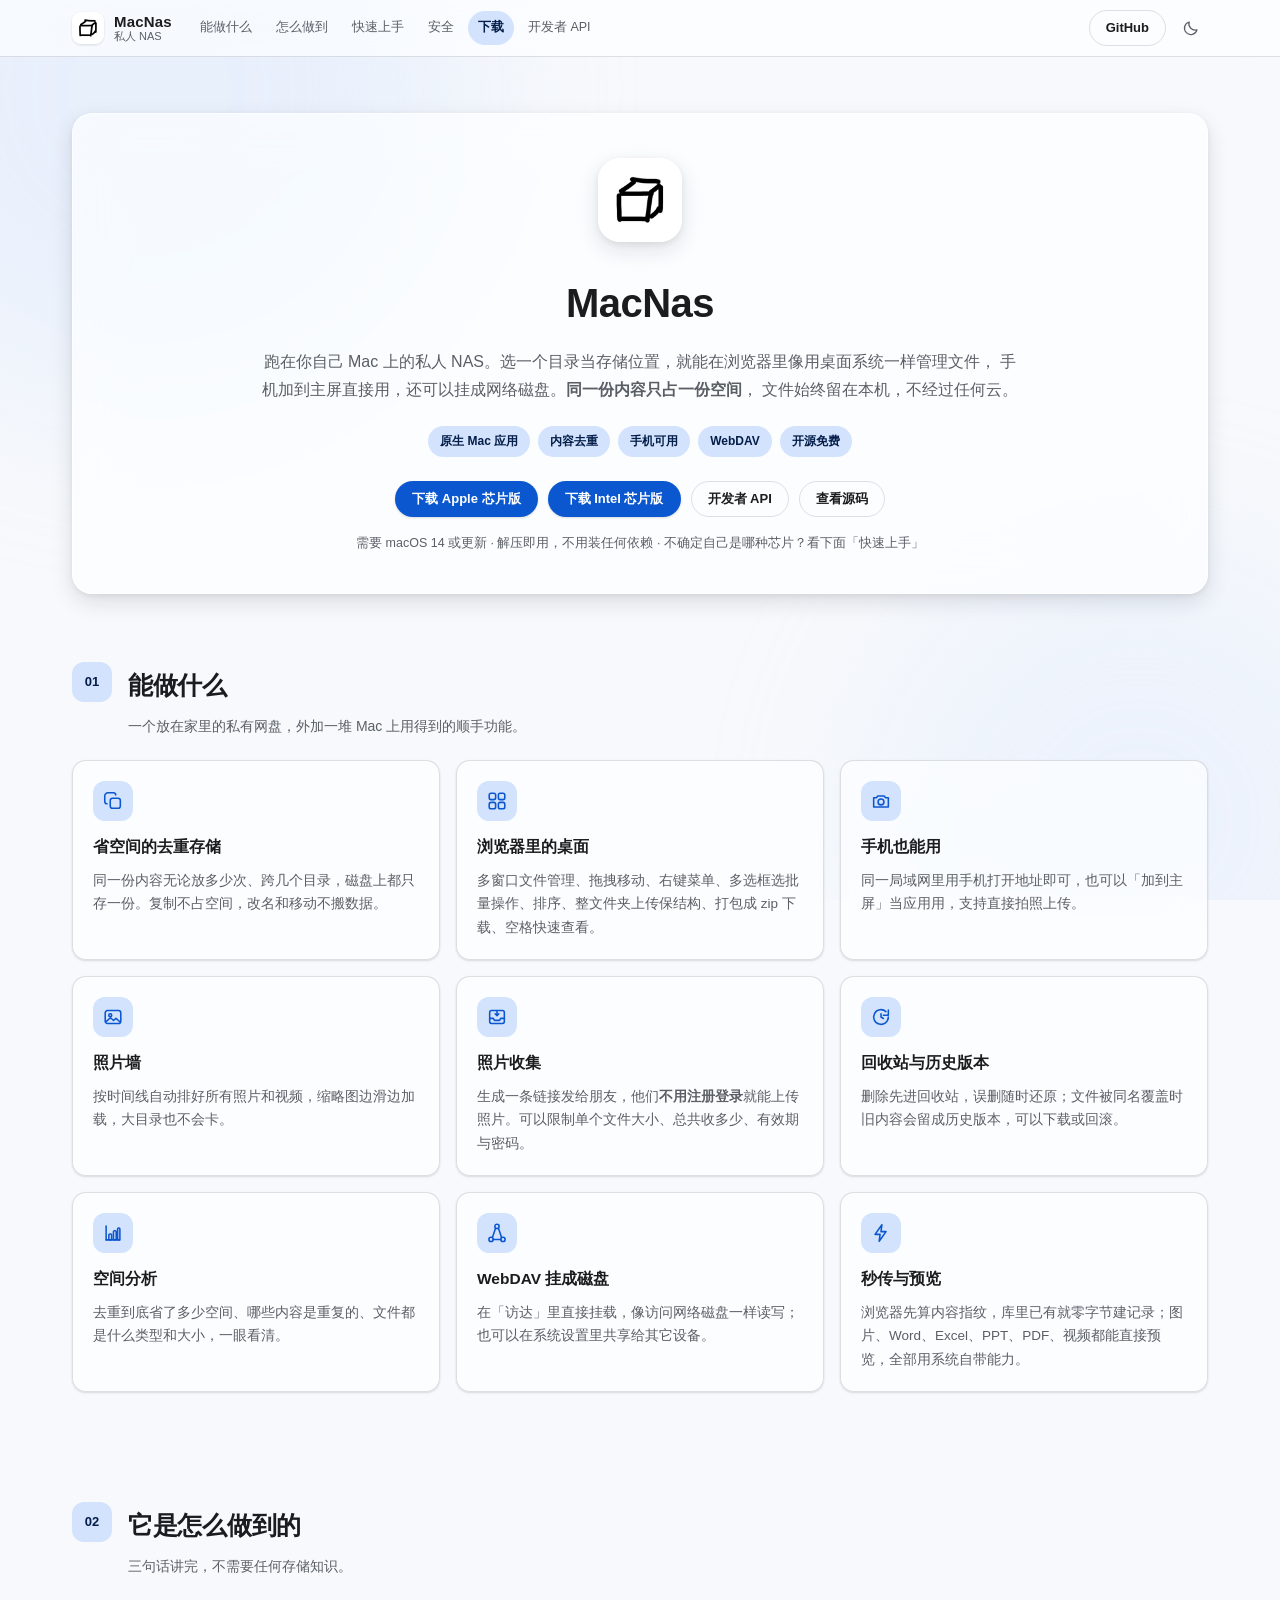
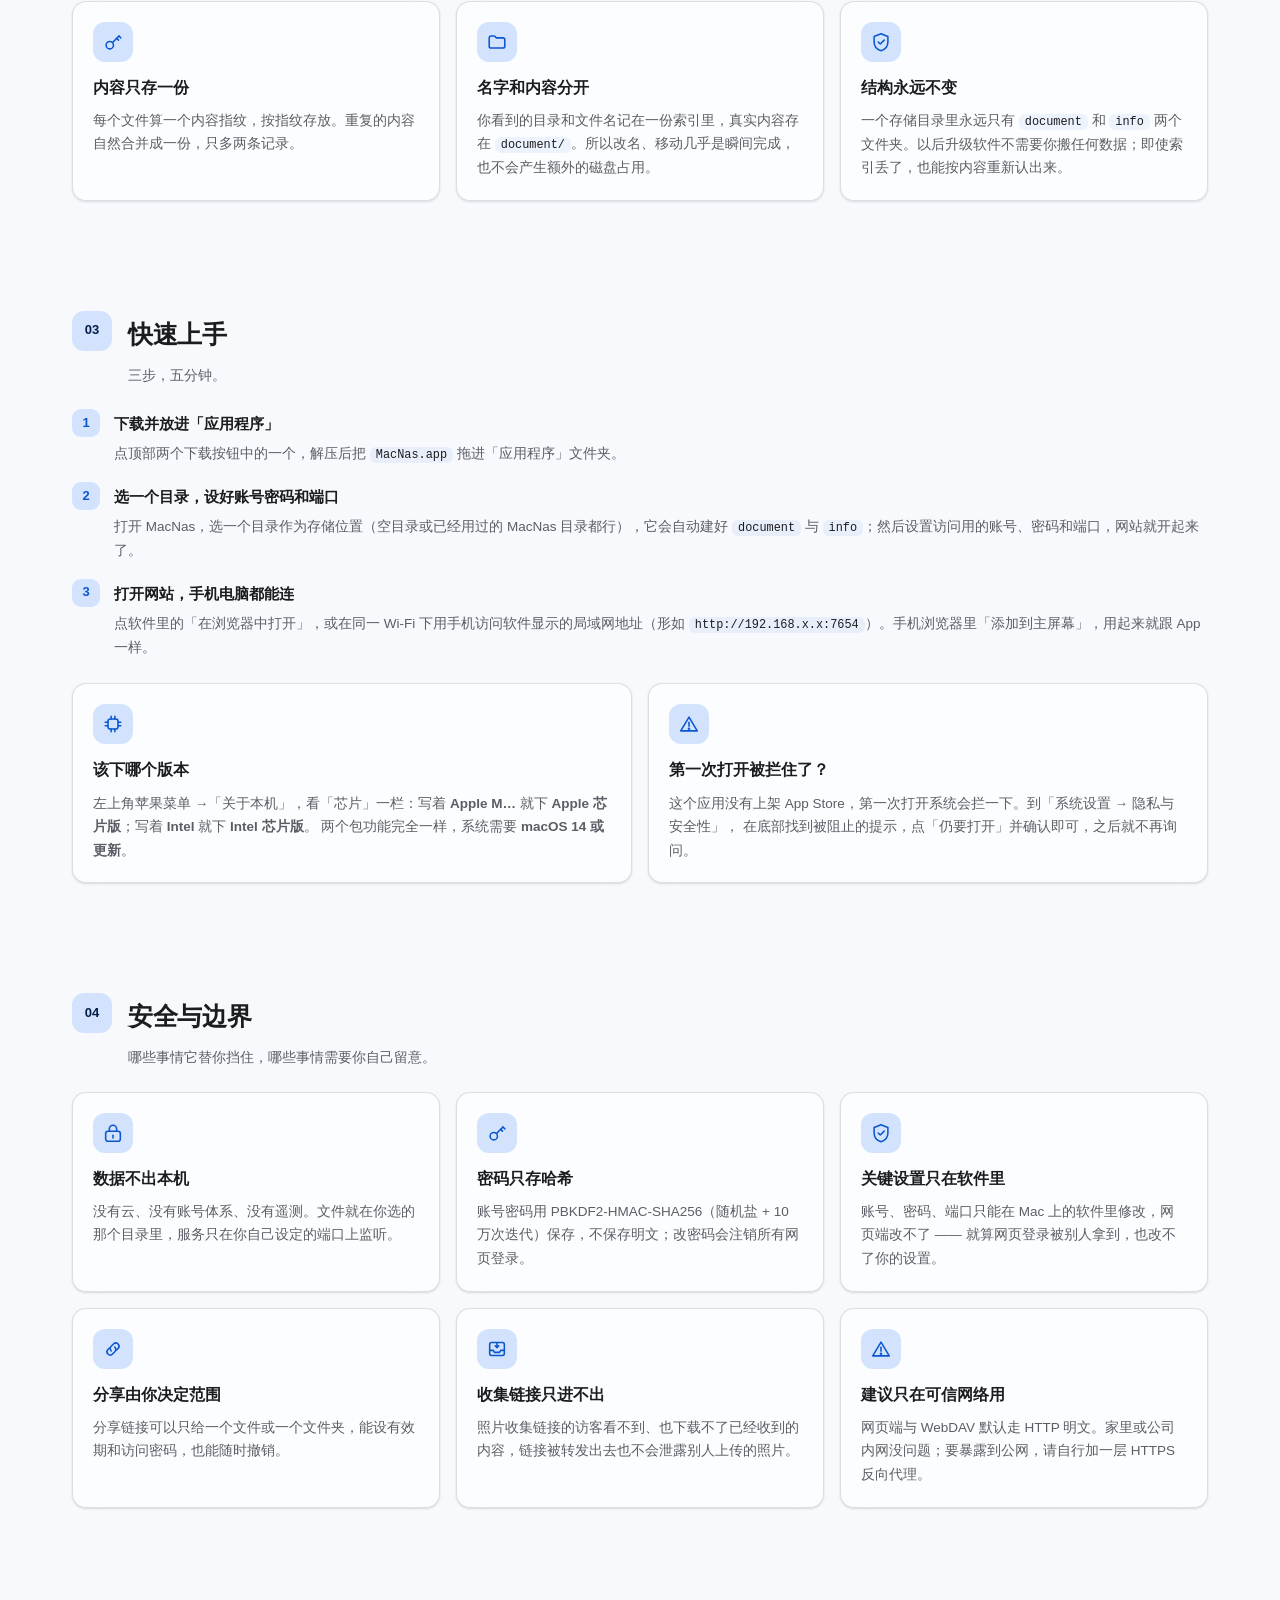
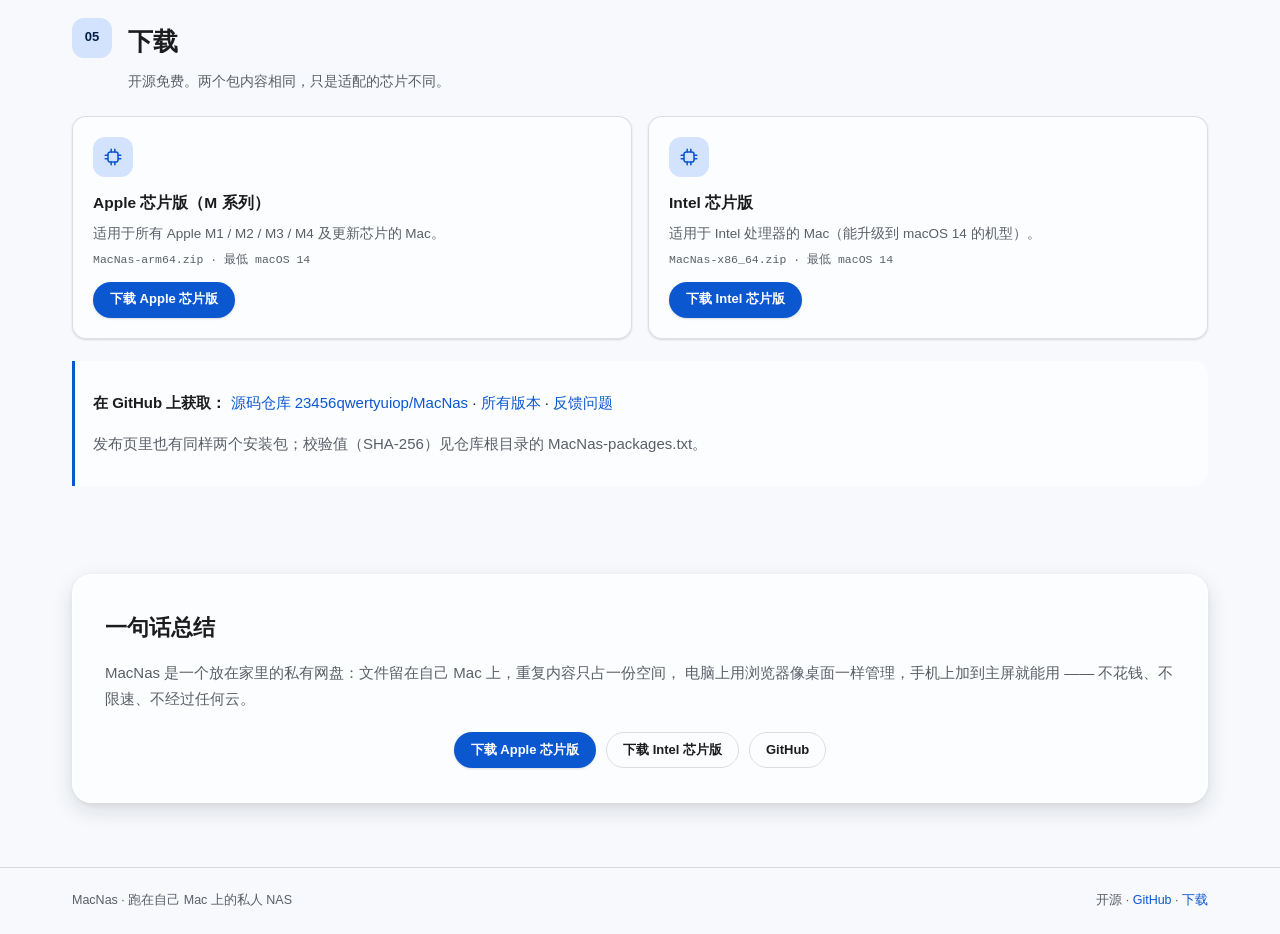
==== commit e94b0c8e: "第三方开发者 API（v1）+ 开发者文档 + 软件内 API Key 管理 API（/api/v1，Bearer 鉴权） - 读：me / volumes / stats / files（列目录）/" ====
--- a/web/index.html
+++ b/web/index.html
@@ -27,6 +27,7 @@
       <a href="#start">快速上手</a>
       <a href="#security">安全</a>
       <a href="#download">下载</a>
+      <a href="api.html">开发者 API</a>
     </nav>
     <div class="topbar-actions">
       <a class="btn text" href="https://github.com/23456qwertyuiop/MacNas" target="_blank" rel="noopener">GitHub</a>
@@ -57,6 +58,7 @@
       <div class="hero-actions">
         <a class="btn filled" href="https://github.com/23456qwertyuiop/MacNas/releases/latest/download/MacNas-arm64.zip">下载 Apple 芯片版</a>
         <a class="btn filled" href="https://github.com/23456qwertyuiop/MacNas/releases/latest/download/MacNas-x86_64.zip">下载 Intel 芯片版</a>
+        <a class="btn text" href="api.html">开发者 API</a>
         <a class="btn text" href="https://github.com/23456qwertyuiop/MacNas" target="_blank" rel="noopener">查看源码</a>
       </div>
       <p class="hero-note">需要 macOS 14 或更新 · 解压即用，不用装任何依赖 · 不确定自己是哪种芯片？看下面「快速上手」</p>
--- a/web/style.css
+++ b/web/style.css
@@ -384,3 +384,35 @@
   .guide-step { gap: 10px; }
   .download-card .btn { width: 100%; }
 }
+
+/* ---------------- 开发者 API 页面：代码块与表格 ---------------- */
+.code-block {
+  margin: 10px 0;
+  padding: 12px 14px;
+  border-radius: var(--radius-sm);
+  background: var(--code-bg);
+  border: 1px solid var(--outline);
+  overflow-x: auto;
+  font-size: 12px;
+  line-height: 1.55;
+}
+.code-block code {
+  background: none;
+  padding: 0;
+  font-family: ui-monospace, Menlo, monospace;
+  white-space: pre;
+}
+.table-wrap { overflow-x: auto; margin: 12px 0; }
+.api-table {
+  width: 100%;
+  border-collapse: collapse;
+  font-size: 12.5px;
+}
+.api-table th, .api-table td {
+  border: 1px solid var(--outline);
+  padding: 8px 10px;
+  text-align: left;
+  vertical-align: top;
+}
+.api-table th { background: var(--glass-strong); font-weight: 600; }
+.api-table code { font-size: 11.5px; }
